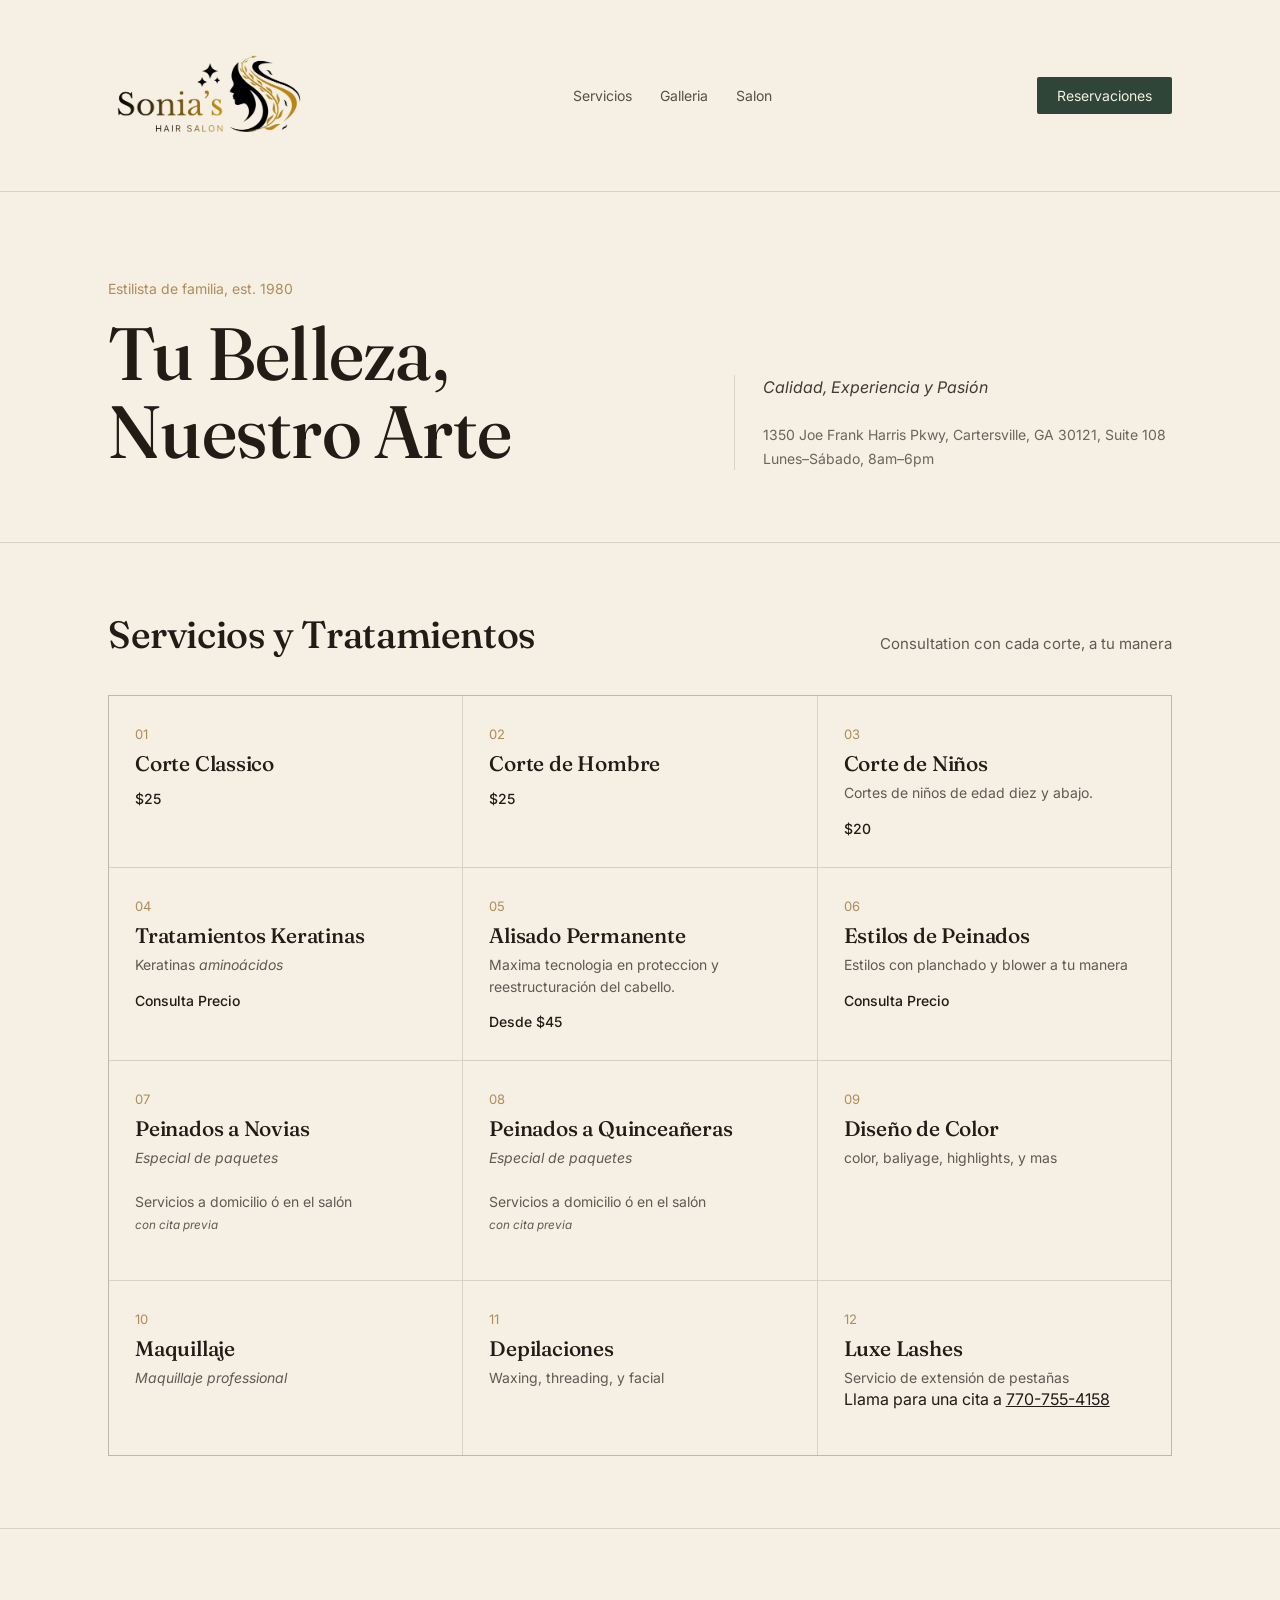
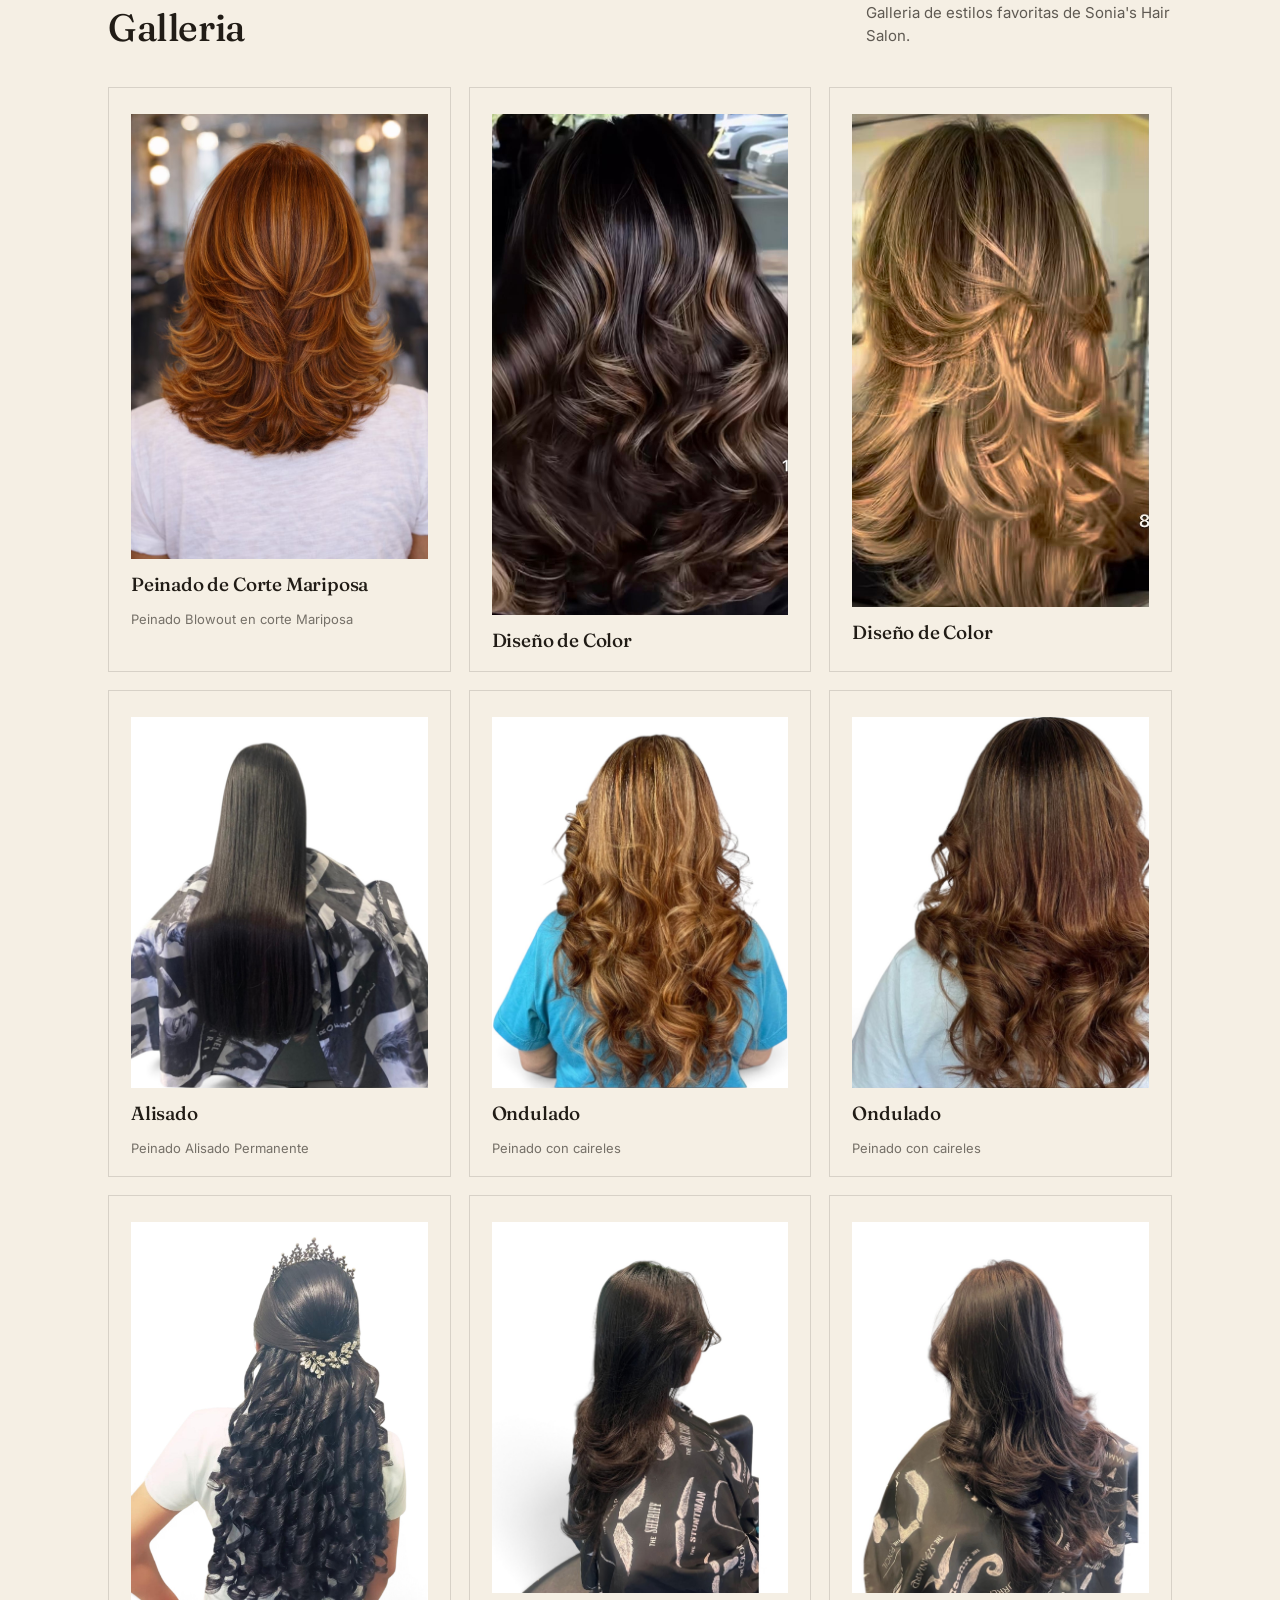
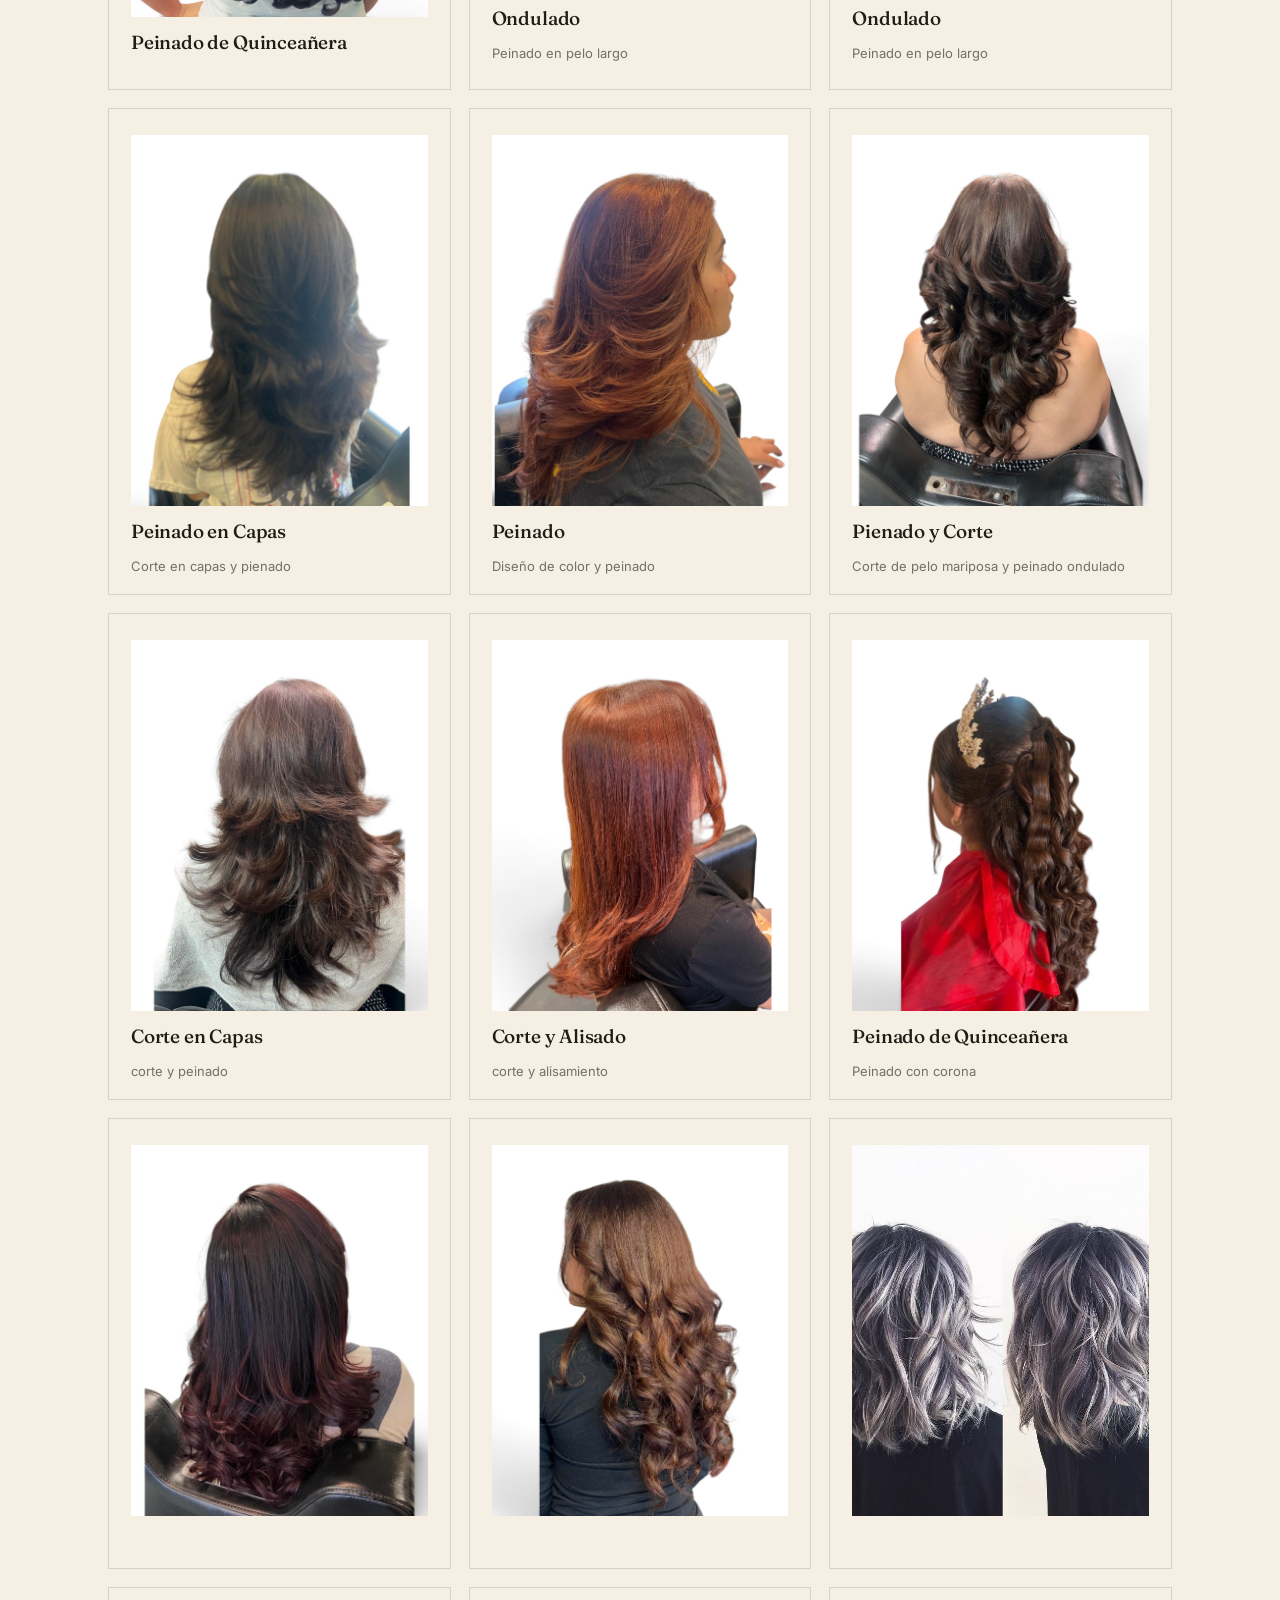
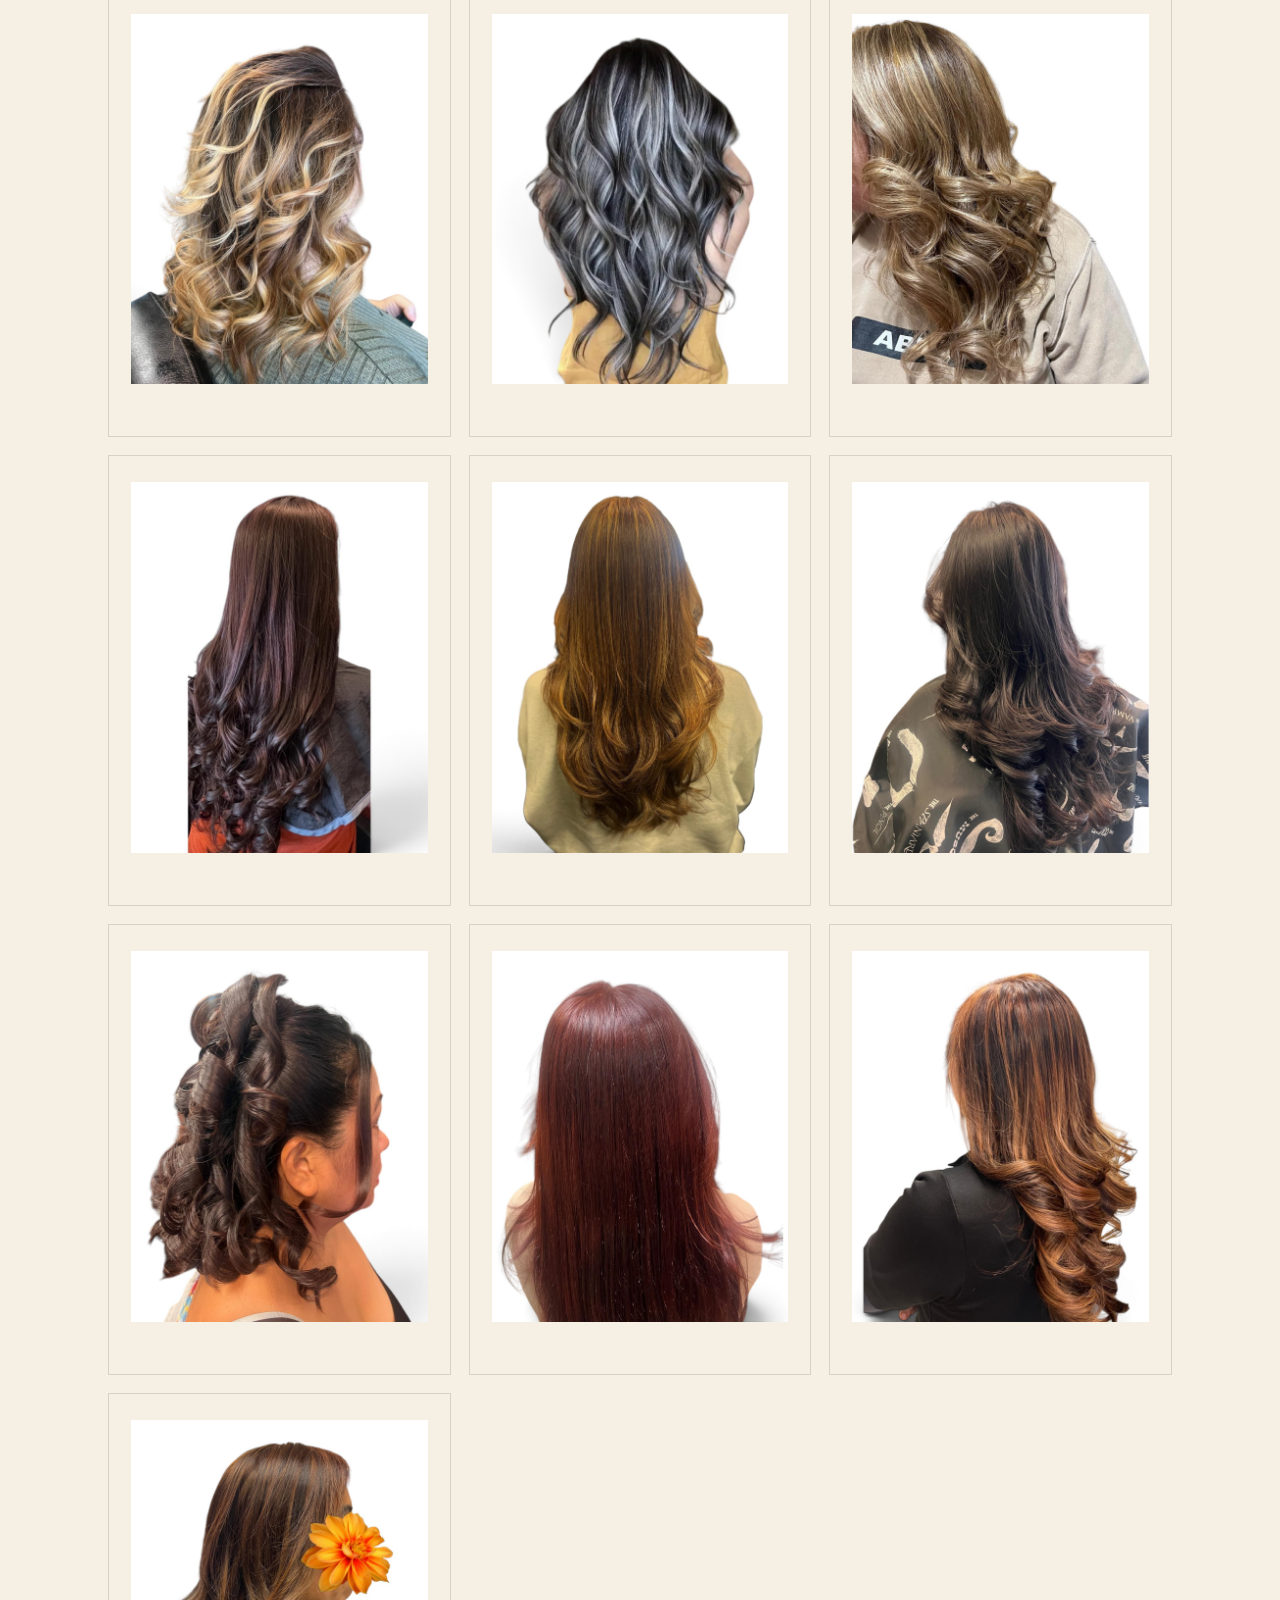
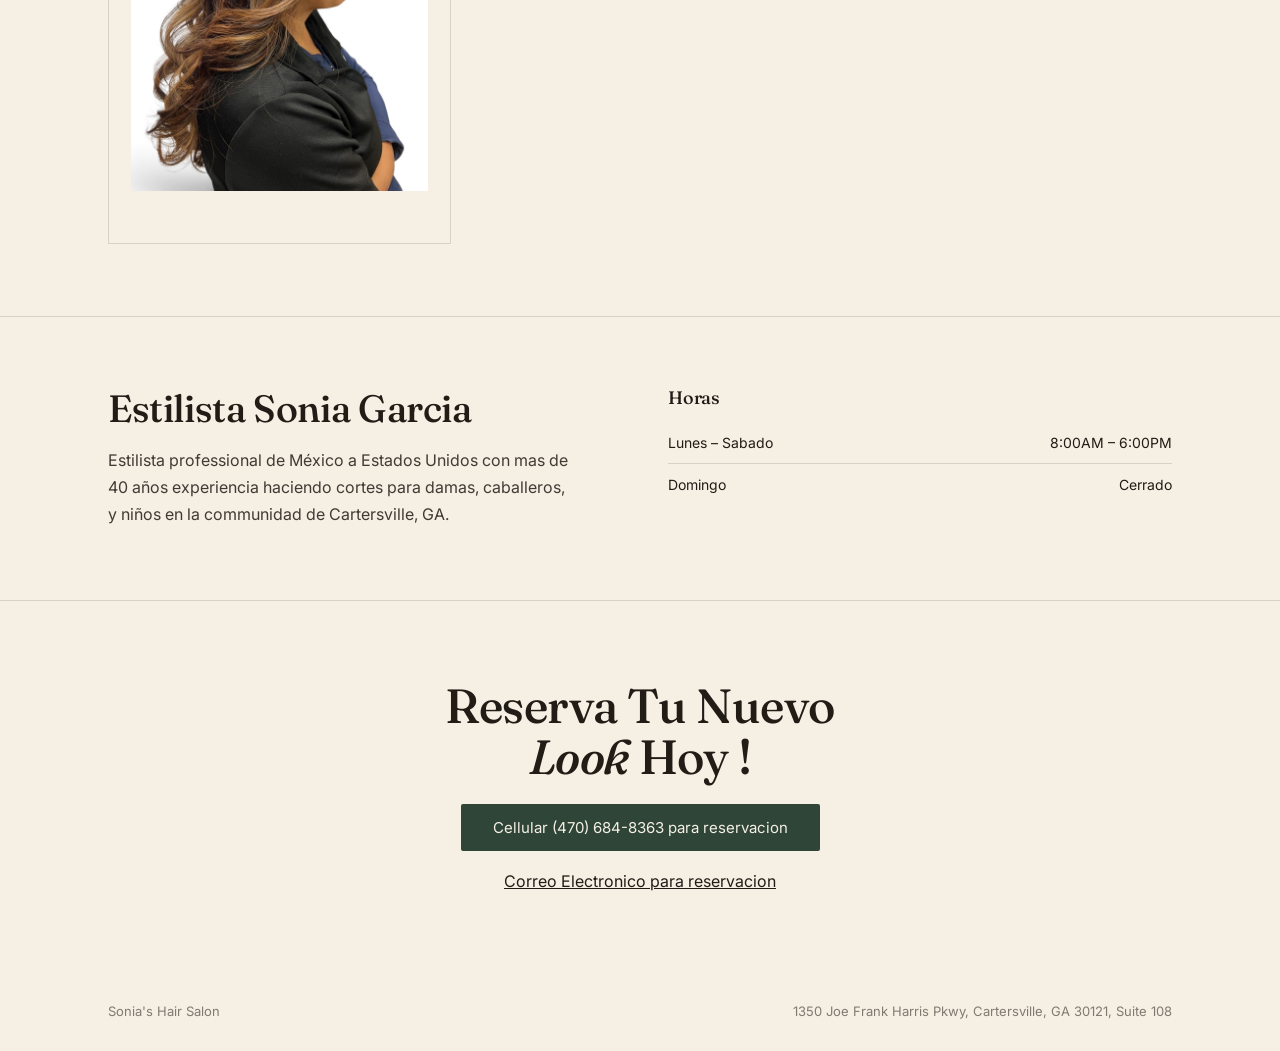
==== index.html @ c4d96b93 "Add files via upload" ====
<!DOCTYPE html>
<html lang="en">

<head>
  <meta charset="UTF-8">
  <meta name="viewport" content="width=device-width, initial-scale=1, viewport-fit=cover">
  <title> Sonia's — Hair Salon</title>
  <link rel="preconnect" href="https://fonts.googleapis.com">
  <link
    href="https://fonts.googleapis.com/css2?family=Fraunces:opsz,wght@9..144,400;9..144,500;9..144,600&family=Inter:wght@400;500;600&display=swap"
    rel="stylesheet">
  <link rel="stylesheet" href="./styles.css">
</head>

<body>

  <nav>
    <div class="wrap">
      <div class="brand"><img src="../photos/sonia_logo_clear.png" height="10%" width="200px"></div>
      <div class="navlinks">
        <a href="#services">Servicios</a>
        <a href="#gallery">Galleria</a>
        <a href="#studio">Salon</a>
      </div>
      <a class="book-btn" href="#cta">Reservaciones</a>
    </div>
  </nav>

  <header class="hero">
    <div class="wrap">
      <div>
        <div class="kicker">Estilista de familia, est. 1980</div>
        <h1>Tu Belleza, Nuestro Arte </h1>
      </div>
      <div class="hero-side">
        <p><em>Calidad, Experiencia y Pasión</em></p>
        <div class="addr">1350 Joe Frank Harris Pkwy, Cartersville, GA 30121, Suite 108<br> Lunes–Sábado, 8am–6pm</div>
      </div>
    </div>
  </header>
  <section class="section" id="services">
    <div class="wrap">
      <div class="section-head">
        <h2>Servicios y Tratamientos</h2>
        <p>Consultation con cada corte, a tu manera</p>
      </div>
      <div class="services">
        <div class="svc">
          <div class="n">01</div>
          <h3>Corte Classico</h3>
          <p></p>
          <div class="price">$25</div>
        </div>
        <div class="svc">
          <div class="n">02</div>
          <h3>Corte de Hombre</h3>
          <p></p>
          <div class="price">$25</div>
        </div>
        <div class="svc">
          <div class="n">03</div>
          <h3>Corte de Niños</h3>
          <p> Cortes de niños de edad diez y abajo.</p>
          <div class="price">$20</div>
        </div>
        <div class="svc">
          <div class="n">04</div>
          <h3>Tratamientos Keratinas</h3>
          <p>Keratinas <em>aminoácidos</em></p>
          <div class="price"> Consulta Precio</div>
        </div>
        <div class="svc">
          <div class="n">05</div>
          <h3>Alisado Permanente</h3>
          <p>Maxima tecnologia en proteccion y reestructuración del cabello.</p>
          <div class="price">Desde $45</div>
        </div>
        <div class="svc">
          <div class="n">06</div>
          <h3>Estilos de Peinados</h3>
          <p>Estilos con planchado y blower a tu manera</p>
          <div class="price"> Consulta Precio</div>
        </div>
        <div class="svc">
          <div class="n">07</div>
          <h3>Peinados a Novias</h3>
          <p>
            <em>Especial de paquetes </em><br><br>
            Servicios a domicilio ó en el salón<br>
            <small><em>con cita previa</em></small>
          </p>
          <div class="price"></div>
        </div>
        <div class="svc">
          <div class="n">08</div>
          <h3>Peinados a Quinceañeras</h3>
          <p>
            <em>Especial de paquetes </em><br><br>
            Servicios a domicilio ó en el salón<br>
            <small><em>con cita previa</em></small>
          </p>
          <div class="price"></div>
        </div>
        <div class="svc">
          <div class="n">09</div>
          <h3>Diseño de Color</h3>
          <p>color, baliyage, highlights, y mas</p>
          <div class="price"></div>
        </div>
        <div class="svc">
          <div class="n">10</div>
          <h3>Maquillaje</h3>
          <p><em>Maquillaje professional</em></p>
          <div class="price"></div>
        </div>
        <div class="svc">
          <div class="n">11</div>
          <h3>Depilaciones</h3>
          <p>Waxing, threading, y facial</p>
          <div class="price"></div>
        </div>
        <div class="svc">
          <div class="n">12</div>
          <h3>Luxe Lashes</h3>
          <p>Servicio de extensión de pestañas<br>
          <aside>Llama para una cita a <a href="tel:+17707554158">770-755-4158</a></aside>
          </p>
          <div class="price"></div>
        </div>



      </div>
    </div>
  </section>

  <section class="section" id="gallery">
    <div class="wrap">
      <div class="section-head">
        <h2>Galleria</h2>
        <p>Galleria de estilos favoritas de Sonia's Hair Salon.</p>
      </div>
      <div class="gallery">


        <div class="cut">
          <div class="art"><img src="../photos/PHOTO-02.jpeg" alt="blowout"></div>
          <h3>Peinado de Corte Mariposa</h3>
          <span>Peinado Blowout en corte Mariposa</span>
        </div>

        <div class="cut">
          <div class="art"><img src="../photos/PHOTO-03.jpeg" alt="blowout"></div>
          <h3>Diseño de Color</h3>
        </div>

        <div class="cut">
          <div class="art"><img src="../photos/PHOTO-04.jpeg" alt="blowout"></div>
          <h3>Diseño de Color</h3>

        </div>

        <div class="cut">
          <div class="art"><img src="../photos/studioshot_00.jpg" alt="alleziamiento">
          </div>
          <h3>Alisado</h3>
          <span>Peinado Alisado Permanente </span>
        </div>

        <div class="cut">
          <div class="art"><img src="../photos/studioshot_01.jpg" alt="cairelles">
          </div>
          <h3>Ondulado</h3>
          <span>Peinado con caireles</span>
        </div>

        <div class="cut">
          <div class="art"><img src="../photos/studioshot_02.jpg" alt="curls">
          </div>
          <h3>Ondulado</h3>
          <span> Peinado con caireles</span>
        </div>

        <div class="cut">
          <div class="art">
            <img src="../photos/studioshot_03.jpg" alt="Quinceañeras">
          </div>
          <h3>Peinado de Quinceañera</h3>
          <span></span>
        </div>

        <div class="cut">
          <div class="art">
            <img src="../photos/studioshot_04.jpg" alt="Long layered blowout with honey balayage">
          </div>
          <h3>Ondulado</h3>
          <span>Peinado en pelo largo</span>
        </div>

        <div class="cut">
          <div class="art">
            <img src="../photos/studioshot_05.jpg" alt="Long layered blowout with honey balayage">
          </div>
          <h3>Ondulado</h3>
          <span>Peinado en pelo largo</span>
        </div>

        <div class="cut">
          <div class="art">
            <img src="../photos/studioshot_06.jpg" alt="Long layered blowout with honey balayage">
          </div>
          <h3>Peinado en Capas</h3>
          <span>Corte en capas y pienado</span>
        </div>

        <div class="cut">
          <div class="art">
            <img src="../photos/studioshot_07.jpg" alt="Long layered blowout with honey balayage">
          </div>
          <h3>Peinado</h3>
          <span>Diseño de color y peinado</span>
        </div>

        <div class="cut">
          <div class="art">
            <img src="../photos/studioshot_08.jpg" alt="Long layered blowout with honey balayage">
          </div>
          <h3>Pienado y Corte</h3>
          <span>Corte de pelo mariposa y peinado ondulado</span>
        </div>

        <div class="cut">
          <div class="art">
            <img src="../photos/studioshot_09.jpg" alt="Long layered blowout with honey balayage">
          </div>
          <h3>Corte en Capas</h3>
          <span>corte y peinado</span>
        </div>

        <div class="cut">
          <div class="art">
            <img src="../photos/studioshot_10.jpg" alt="Long layered blowout with honey balayage">
          </div>
          <h3>Corte y Alisado</h3>
          <span>corte y alisamiento</span>
        </div>

        <div class="cut">
          <div class="art">
            <img src="../photos/studioshot_11.jpg" alt="Long layered blowout with honey balayage">
          </div>
          <h3>Peinado de Quinceañera</h3>
          <span>Peinado con corona </span>
        </div>

        <div class="cut">
          <div class="art">
            <img src="../photos/studioshot_12.jpg" alt="Long layered blowout with honey balayage">
          </div>
          <h3></h3>
          <span></span>
        </div>

        <div class="cut">
          <div class="art">
            <img src="../photos/studioshot_13.jpg" alt="Long layered blowout with honey balayage">
          </div>
          <h3></h3>
          <span></span>
        </div>

        <div class="cut">
          <div class="art">
            <img src="../photos/studioshot_14.jpg" alt="Long layered blowout with honey balayage">
          </div>
          <h3></h3>
          <span></span>
        </div>

        <div class="cut">
          <div class="art">
            <img src="../photos/studioshot_15.jpg" alt="Long layered blowout with honey balayage">
          </div>
          <h3></h3>
          <span></span>
        </div>


        <div class="cut">
          <div class="art">
            <img src="../photos/studioshot_16.jpg" alt="Long layered blowout with honey balayage">
          </div>
          <h3></h3>
          <span></span>
        </div>

        <div class="cut">
          <div class="art">
            <img src="../photos/studioshot_17.jpg" alt="Long layered blowout with honey balayage">
          </div>
          <h3></h3>
          <span></span>
        </div>

        <div class="cut">
          <div class="art">
            <img src="../photos/studioshot_18.jpg" alt="Long layered blowout with honey balayage">
          </div>
          <h3></h3>
          <span></span>
        </div>

        <div class="cut">
          <div class="art">
            <img src="../photos/studioshot_19.jpg" alt="Long layered blowout with honey balayage">
          </div>
          <h3></h3>
          <span></span>
        </div>

        <div class="cut">
          <div class="art">
            <img src="../photos/studioshot_20.jpg" alt="Long layered blowout with honey balayage">
          </div>
          <h3></h3>
          <span></span>
        </div>

        <div class="cut">
          <div class="art">
            <img src="../photos/studioshot_21.jpg" alt="Long layered blowout with honey balayage">
          </div>
          <h3></h3>
          <span></span>
        </div>

        <div class="cut">
          <div class="art">
            <img src="../photos/studioshot_22.jpg" alt="Long layered blowout with honey balayage">
          </div>
          <h3></h3>
          <span></span>
        </div>

        <div class="cut">
          <div class="art">
            <img src="../photos/studioshot_23.jpg" alt="Long layered blowout with honey balayage">
          </div>
          <h3></h3>
          <span></span>
        </div>

        <div class="cut">
          <div class="art">
            <img src="../photos/studioshot_24.jpg" alt="Long layered blowout with honey balayage">
          </div>
          <h3></h3>
          <span></span>
        </div>

      </div>
    </div>
    </div>
  </section>

  <section class="section" id="studio">
    <div class="wrap about-grid">
      <div>
        <h2 style="font-size:clamp(28px,4vw,38px); margin-bottom:18px;"> Estilista Sonia Garcia</h2>
        <p> Estilista professional de México a Estados Unidos con mas de 40 años experiencia haciendo cortes para damas,
          caballeros, y niños en la communidad de Cartersville, GA. </p>
      </div>
      <div>
        <h3 style="font-size:18px; font-weight:500; margin-bottom:14px;">Horas</h3>
        <div class="hours-row"><span>Lunes – Sabado</span><span>8:00AM – 6:00PM</span></div>
        <div class="hours-row"><span>Domingo </span><span>Cerrado</span></div>
      </div>
    </div>
  </section>

  <section class="cta" id="cta">
    <div class="wrap">
      <h2>Reserva Tu Nuevo <em>Look</em> Hoy !</h2>
      <a class="book-btn" href="tel:+14706848363">Cellular (470) 684-8363 para reservacion</a>
      <br><br>
      <a href="mailto: soniagarcia0803@icloud.com">
        Correo Electronico para reservacion
      </a>
    </div>
  </section>

  <footer>
    <div class="wrap" style="display:flex; justify-content:space-between; width:100%; flex-wrap:wrap; gap:8px;">
      <span> Sonia's Hair Salon</span>
      <span>1350 Joe Frank Harris Pkwy, Cartersville, GA 30121, Suite 108</span>
    </div>
  </footer>

</body>

</html>
---- styles.css ----
:root {
    --ink: #211c16;
    --ivory: #f5efe4;
    --green: #2f4538;
    --brass: #b08d57;
    --line: rgba(33, 28, 22, 0.14);
    box-sizing: border-box;
    padding-top: env(safe-area-inset-top, 0px);
    padding-bottom: env(safe-area-inset-bottom, 0px);
  }

  html {
    scroll-padding-top: env(safe-area-inset-top, 0px);
    scroll-behavior: smooth;
  }

  * {
    box-sizing: border-box;
    margin: 0;
    padding: 0;
  }

  body {
    background: var(--ivory);
    color: var(--ink);
    font-family: 'Inter', sans-serif;
    -webkit-font-smoothing: antialiased;
  }

  @media (prefers-color-scheme: dark) {
    :root:not([data-theme="light"]) {
      --ivory: #1b1712;
      --ink: #efe7d8;
      --line: rgba(239, 231, 216, 0.16);
    }
  }

  :root[data-theme="dark"] {
    --ivory: #1b1712;
    --ink: #efe7d8;
    --line: rgba(239, 231, 216, 0.16);
  }

  h1,
  h2,
  h3 {
    font-family: 'Fraunces', serif;
    font-weight: 500;
    letter-spacing: -0.01em;
    line-height: 1.05;
  }

  a {
    color: inherit;
  }

  .wrap {
    max-width: 1120px;
    margin: 0 auto;
    padding: 0 28px;
  }

  /* NAV */
  nav {
    position: sticky;
    top: env(safe-area-inset-top, 0px);
    z-index: 20;
    background: var(--ivory);
    border-bottom: 1px solid var(--line);
  }

  nav .wrap {
    display: flex;
    align-items: center;
    justify-content: space-between;
    padding-top: 18px;
    padding-bottom: 18px;
  }

  .brand {
    font-family: 'Fraunces', serif;
    font-size: 20px;
  }

  .brand em {
    font-style: italic;
    color: var(--green);
  }

  .navlinks {
    display: flex;
    gap: 28px;
    font-size: 14px;
  }

  .navlinks a {
    text-decoration: none;
    opacity: 0.75;
    transition: opacity .15s;
  }

  .navlinks a:hover {
    opacity: 1;
  }

  .navlinks {
    display: none;
  }

  @media(min-width:720px) {
    .navlinks {
      display: flex;
    }
  }

  .book-btn {
    background: var(--green);
    color: #f5efe4;
    padding: 10px 20px;
    border-radius: 2px;
    text-decoration: none;
    font-size: 14px;
    white-space: nowrap;
  }

  /* HERO */
  .hero {
    padding: 88px 0 72px;
    border-bottom: 1px solid var(--line);
  }

  .hero .wrap {
    display: grid;
    grid-template-columns: 1.3fr 1fr;
    gap: 56px;
    align-items: end;
  }

  @media(max-width:800px) {
    .hero .wrap {
      grid-template-columns: 1fr;
    }
  }

  .hero h1 {
    font-size: clamp(40px, 7vw, 74px);
    max-width: 11ch;
  }

  .hero .kicker {
    font-size: 14px;
    color: var(--brass);
    margin-bottom: 18px;
  }

  .hero-side {
    border-left: 1px solid var(--line);
    padding-left: 28px;
  }

  .hero-side p {
    font-size: 16px;
    line-height: 1.6;
    opacity: 0.85;
    max-width: 38ch;
  }

  .hero-side .addr {
    margin-top: 22px;
    font-size: 14px;
    opacity: 0.65;
    line-height: 1.7;
  }

  /* SECTION HEAD */
  .section {
    padding: 72px 0;
    border-bottom: 1px solid var(--line);
  }

  .section-head {
    display: flex;
    justify-content: space-between;
    align-items: flex-end;
    gap: 24px;
    margin-bottom: 40px;
    flex-wrap: wrap;
  }

  .section-head h2 {
    font-size: clamp(28px, 4vw, 38px);
  }

  .section-head p {
    max-width: 34ch;
    opacity: 0.7;
    font-size: 15px;
    line-height: 1.55;
  }

  /* SERVICES */
  .services {
    display: grid;
    grid-template-columns: repeat(3, 1fr);
    gap: 1px;
    background: var(--line);
    border: 1px solid var(--line);
  }

  @media(max-width:720px) {
    .services {
      grid-template-columns: 1fr;
    }
  }

  .svc {
    background: var(--ivory);
    padding: 30px 26px;
  }

  .svc .n {
    font-size: 13px;
    color: var(--brass);
  }

  .svc h3 {
    font-size: 21px;
    margin: 10px 0 8px;
    font-weight: 500;
  }

  .svc p {
    font-size: 14px;
    opacity: 0.7;
    line-height: 1.55;
  }

  .svc .price {
    margin-top: 16px;
    font-size: 14px;
    font-weight: 500;
  }

  /* GALLERY */
  .gallery {
    display: grid;
    grid-template-columns: repeat(3, 1fr);
    gap: 18px;
  }

  @media(max-width:900px) {
    .gallery {
      grid-template-columns: repeat(2, 1fr);
    }
  }

  @media(max-width:560px) {
    .gallery {
      grid-template-columns: 1fr;
    }
  }

  .cut {
    border: 1px solid var(--line);
    padding: 26px 22px 20px;
    display: flex;
    flex-direction: column;
    gap: 16px;
  }

  .cut .art {
    aspect-ratio: 4/5;
    background: linear-gradient(160deg, color-mix(in srgb, var(--green) 10%, var(--ivory)), color-mix(in srgb, var(--brass) 14%, var(--ivory)));
    display: flex;
    align-items: center;
    justify-content: center;
  }

  .cut .art svg {
    width: 62%;
    height: 62%;
  }

  .cut .art img {
    width: 100%;
    height: 100%;
    object-fit: cover;
    display: block;
  }

  .cut h3 {
    font-size: 19px;
    font-weight: 500;
  }

  .cut span {
    font-size: 13px;
    opacity: 0.6;
  }

  /* ABOUT / HOURS */
  .about-grid {
    display: grid;
    grid-template-columns: 1fr 1fr;
    gap: 56px;
  }

  @media(max-width:800px) {
    .about-grid {
      grid-template-columns: 1fr;
    }
  }

  .about-grid p {
    font-size: 16px;
    line-height: 1.7;
    opacity: 0.85;
    max-width: 46ch;
  }

  .hours-row {
    display: flex;
    justify-content: space-between;
    padding: 12px 0;
    border-bottom: 1px solid var(--line);
    font-size: 14px;
  }

  .hours-row:last-child {
    border-bottom: none;
  }

  /* CTA / FOOTER */
  .cta {
    padding: 80px 0;
    text-align: center;
  }

  .cta h2 {
    font-size: clamp(32px, 5vw, 48px);
    max-width: 16ch;
    margin: 0 auto 22px;
  }

  .cta a.book-btn {
    display: inline-block;
    padding: 14px 32px;
    font-size: 15px;
  }

  footer {
    padding: 32px 0 calc(32px + env(safe-area-inset-bottom, 0px));
    font-size: 13px;
    opacity: 0.55;
    display: flex;
    justify-content: space-between;
    flex-wrap: wrap;
    gap: 8px;
  }
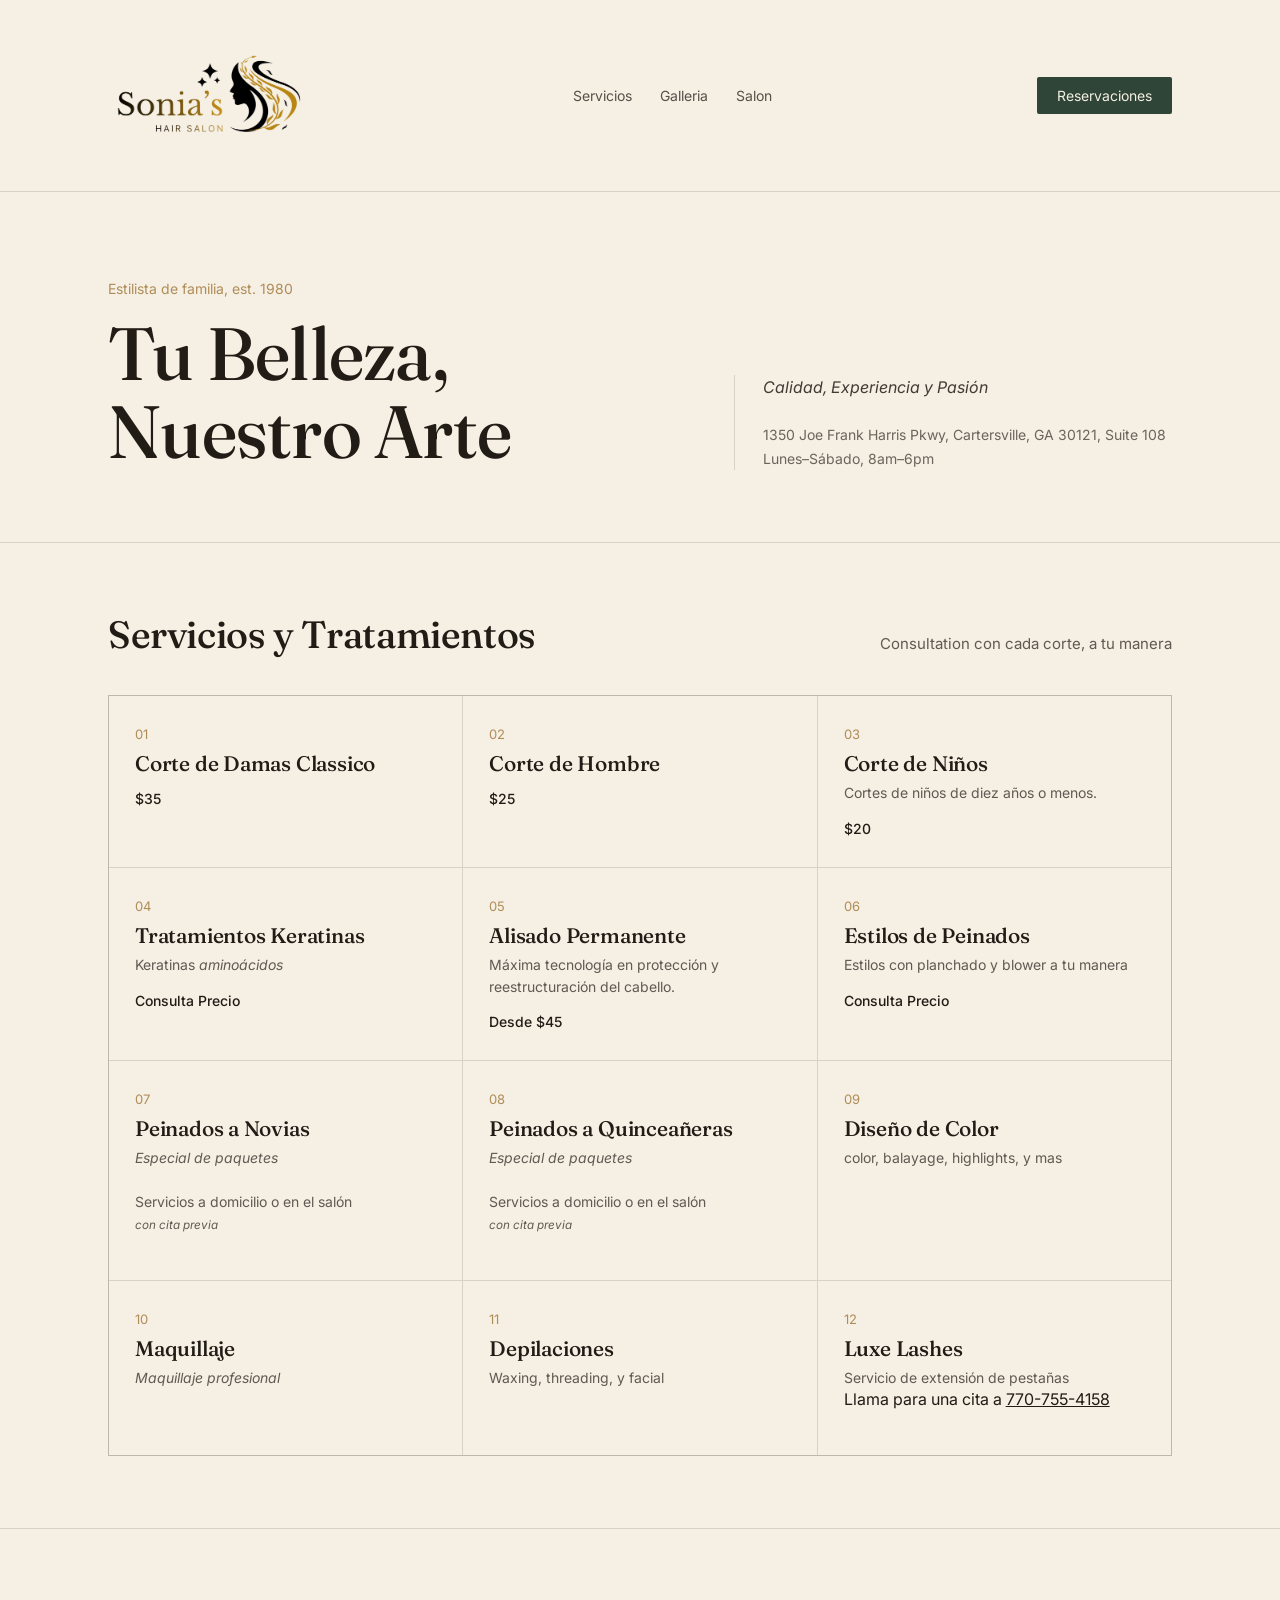
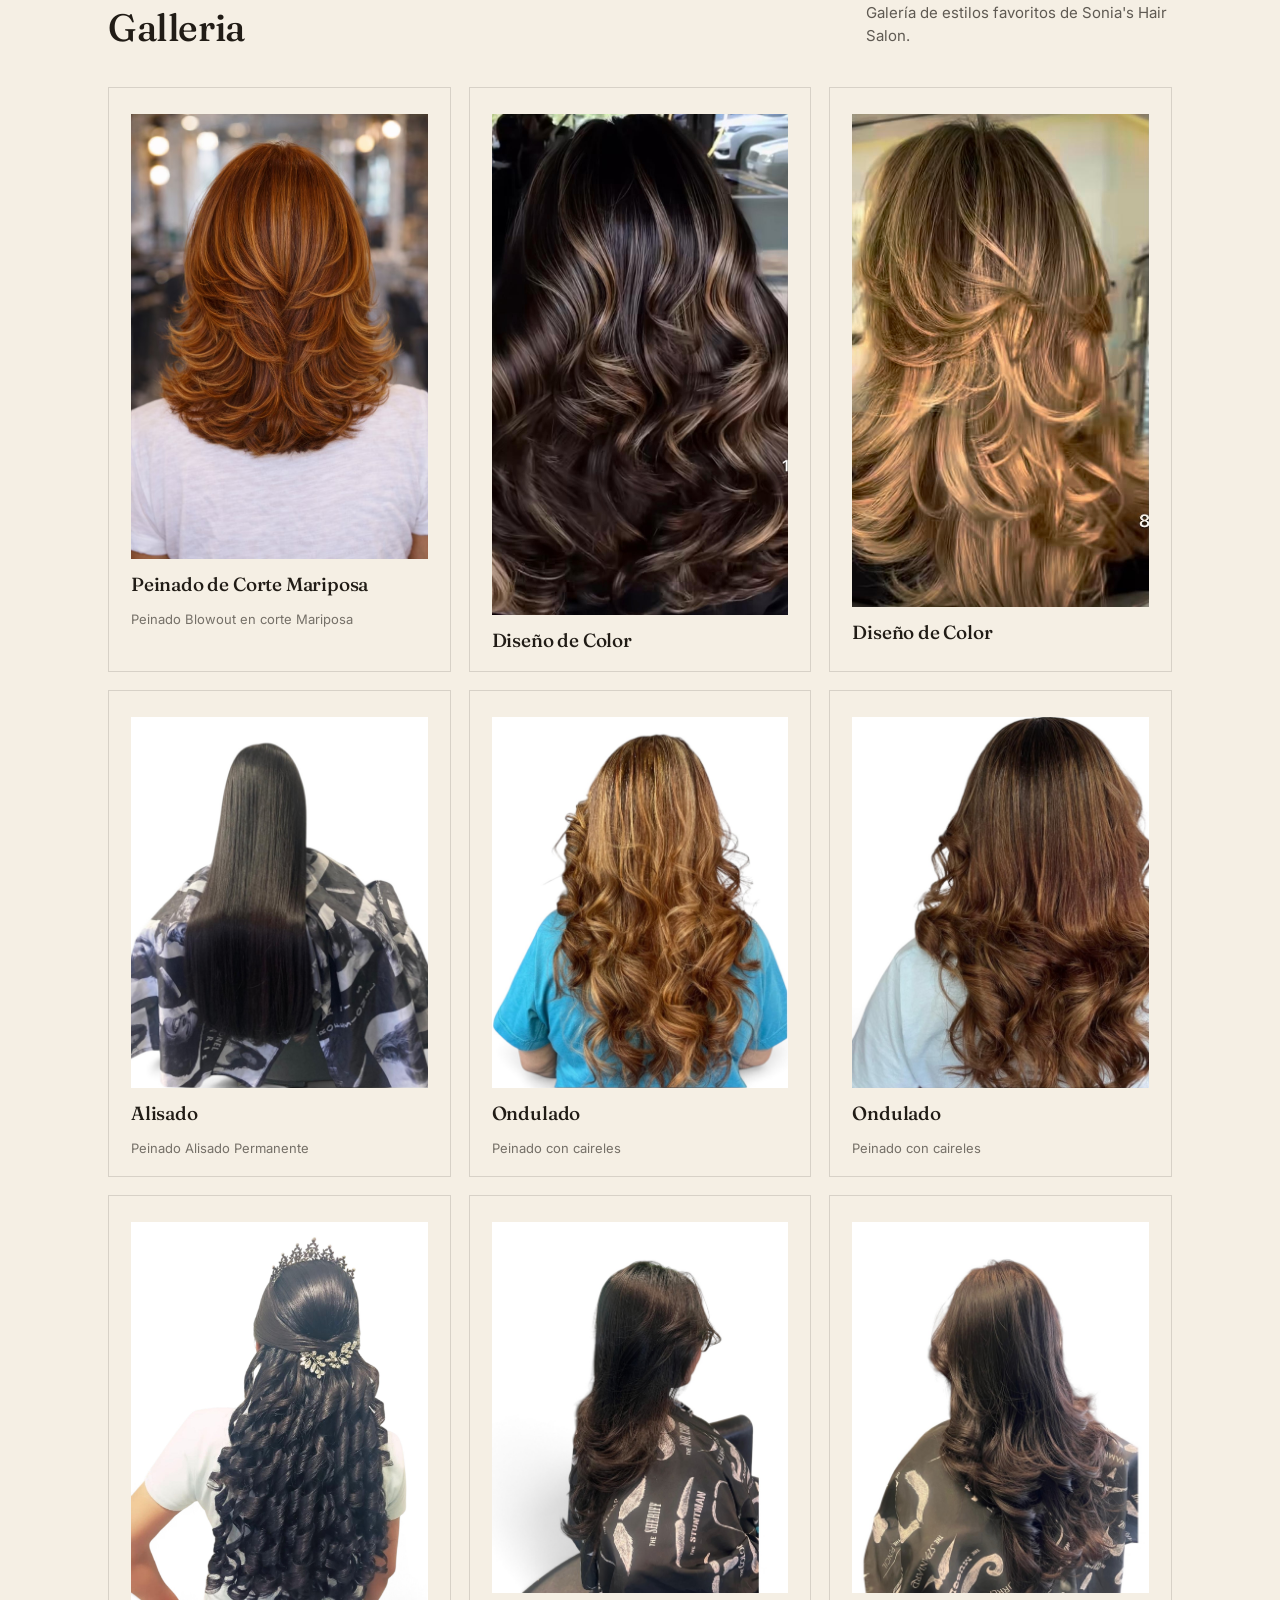
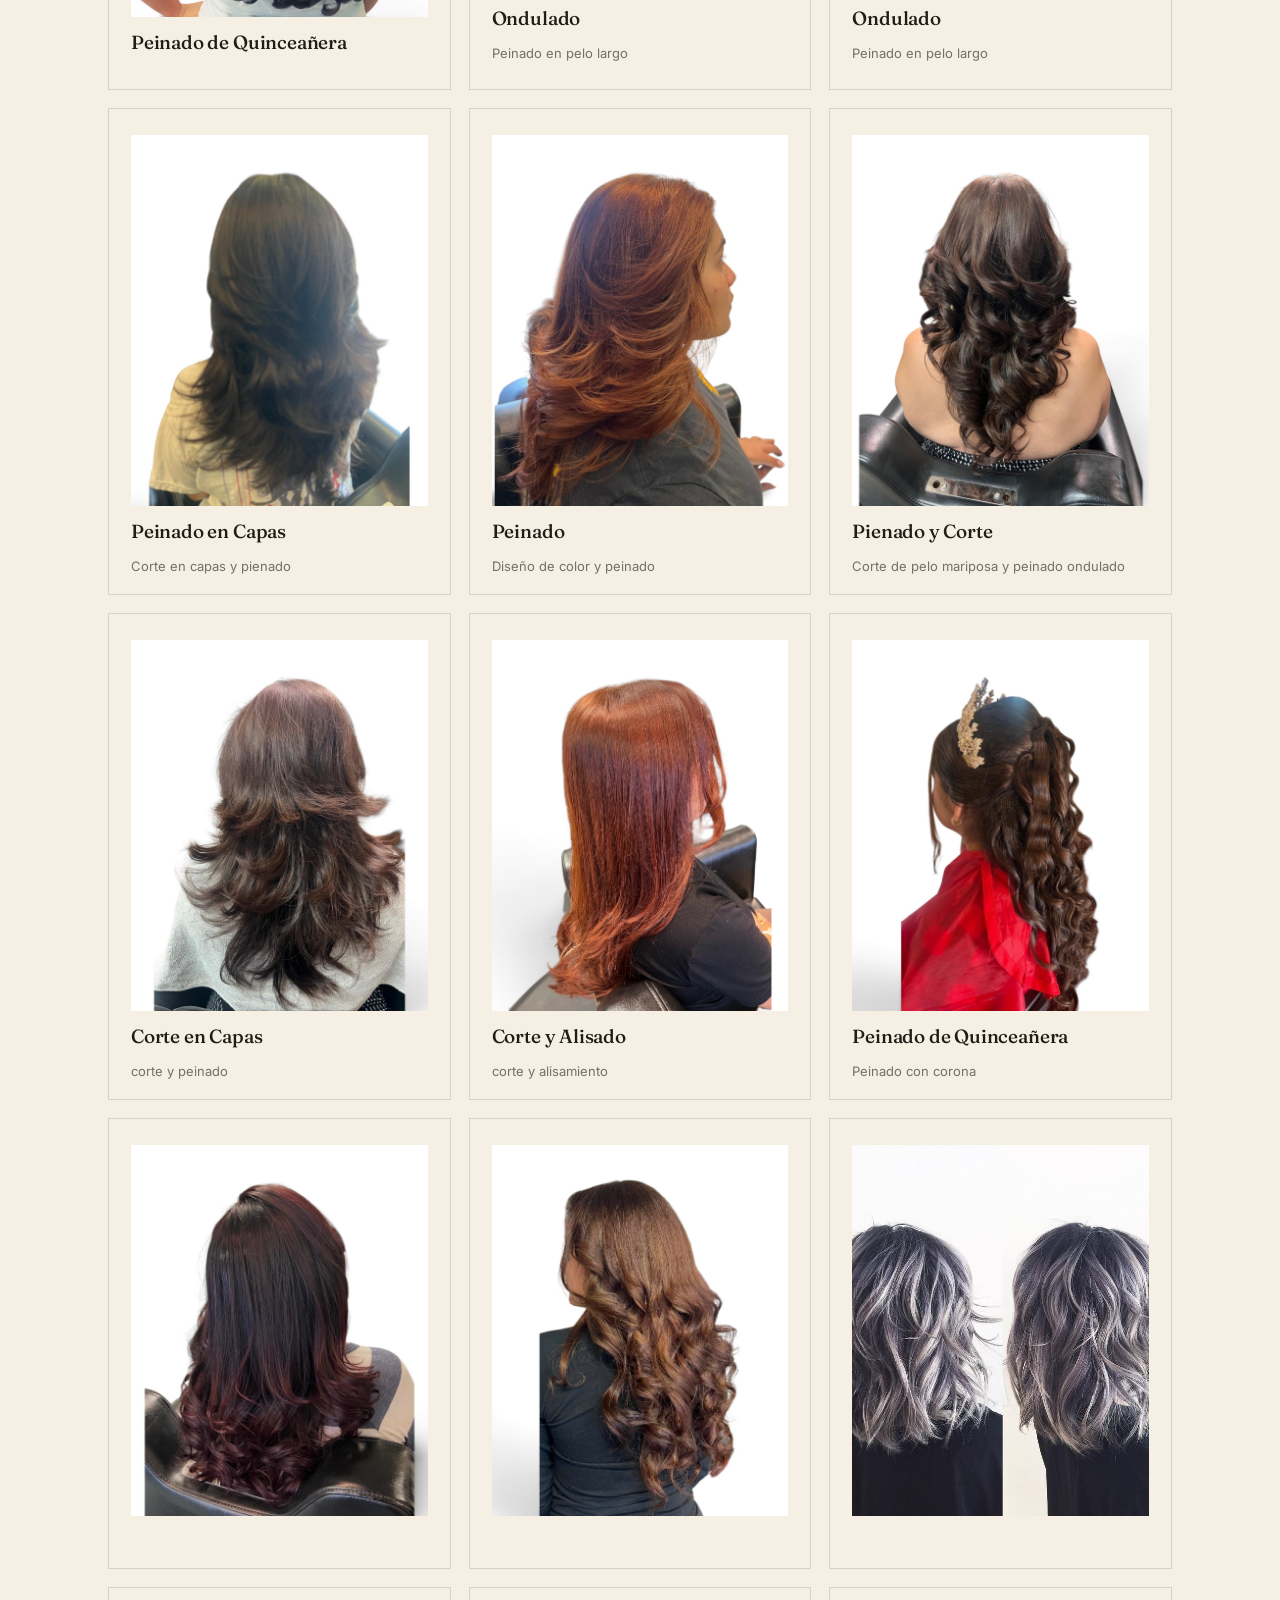
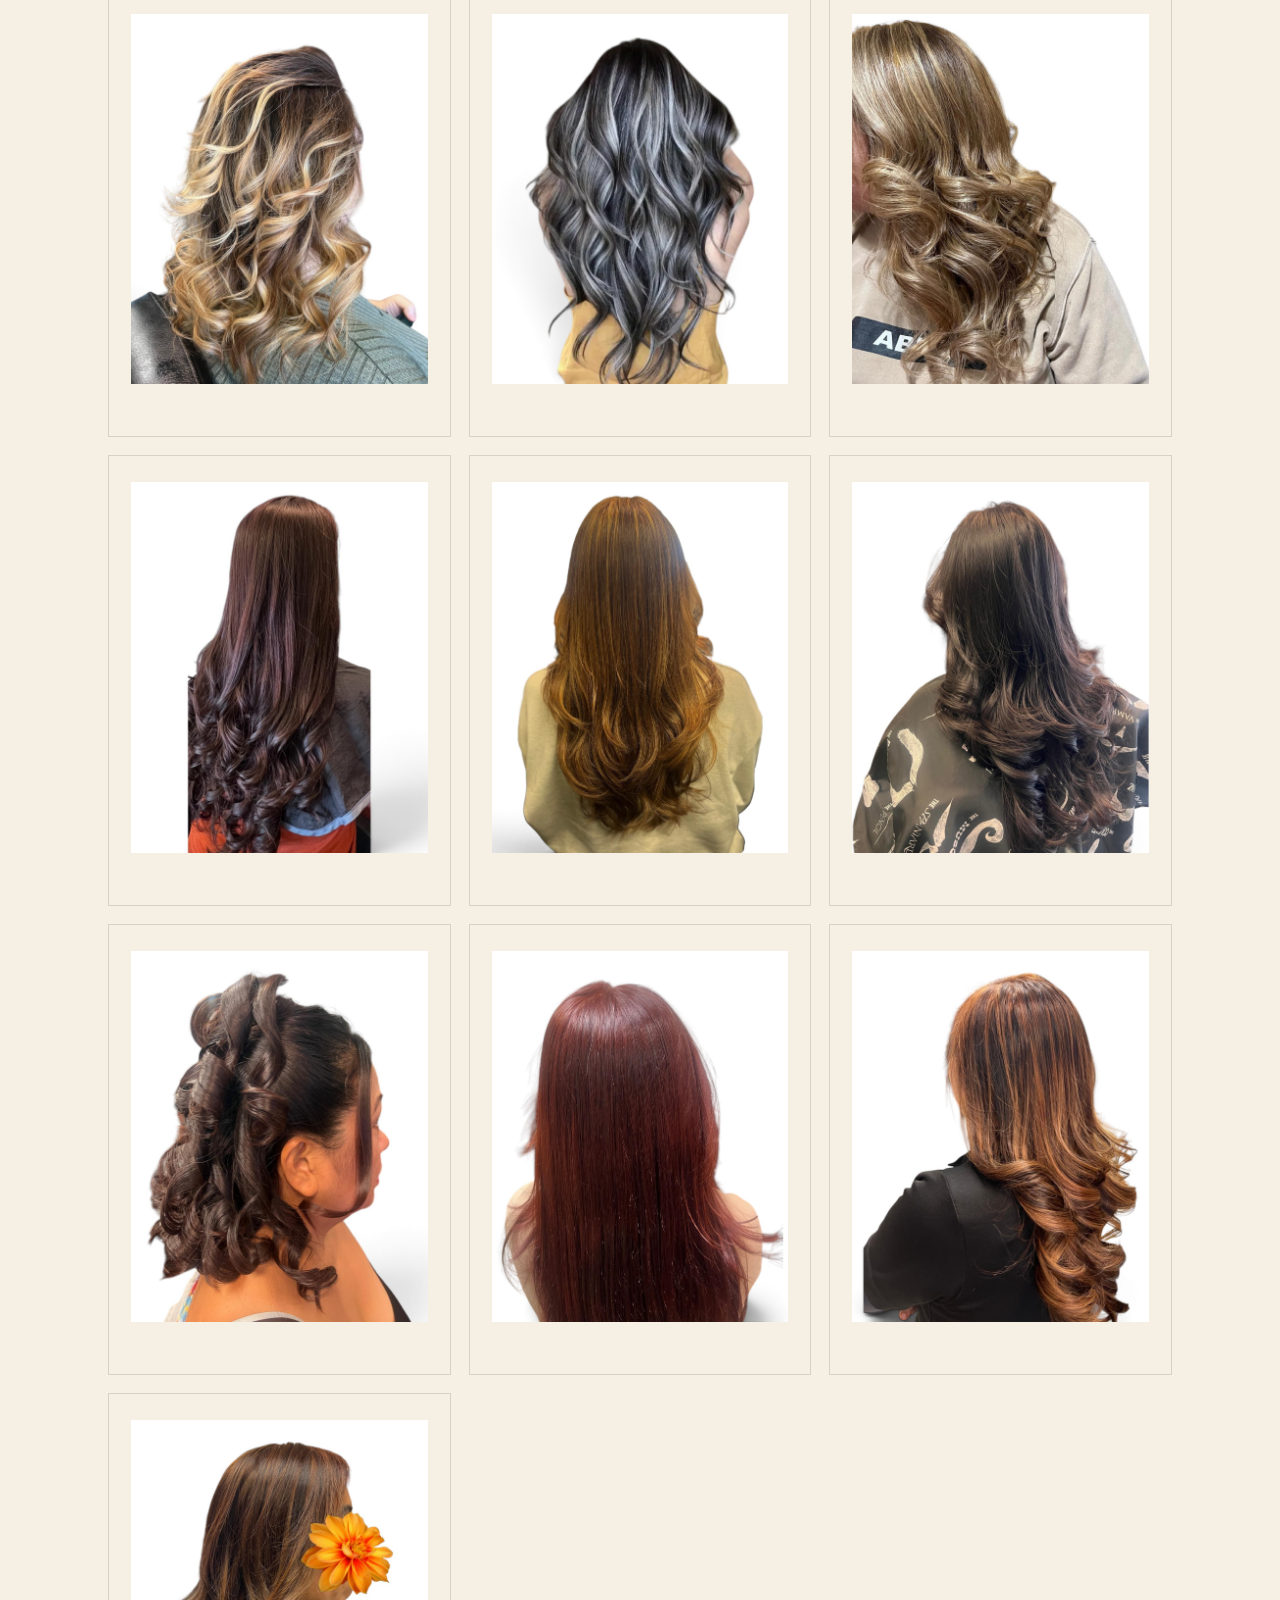
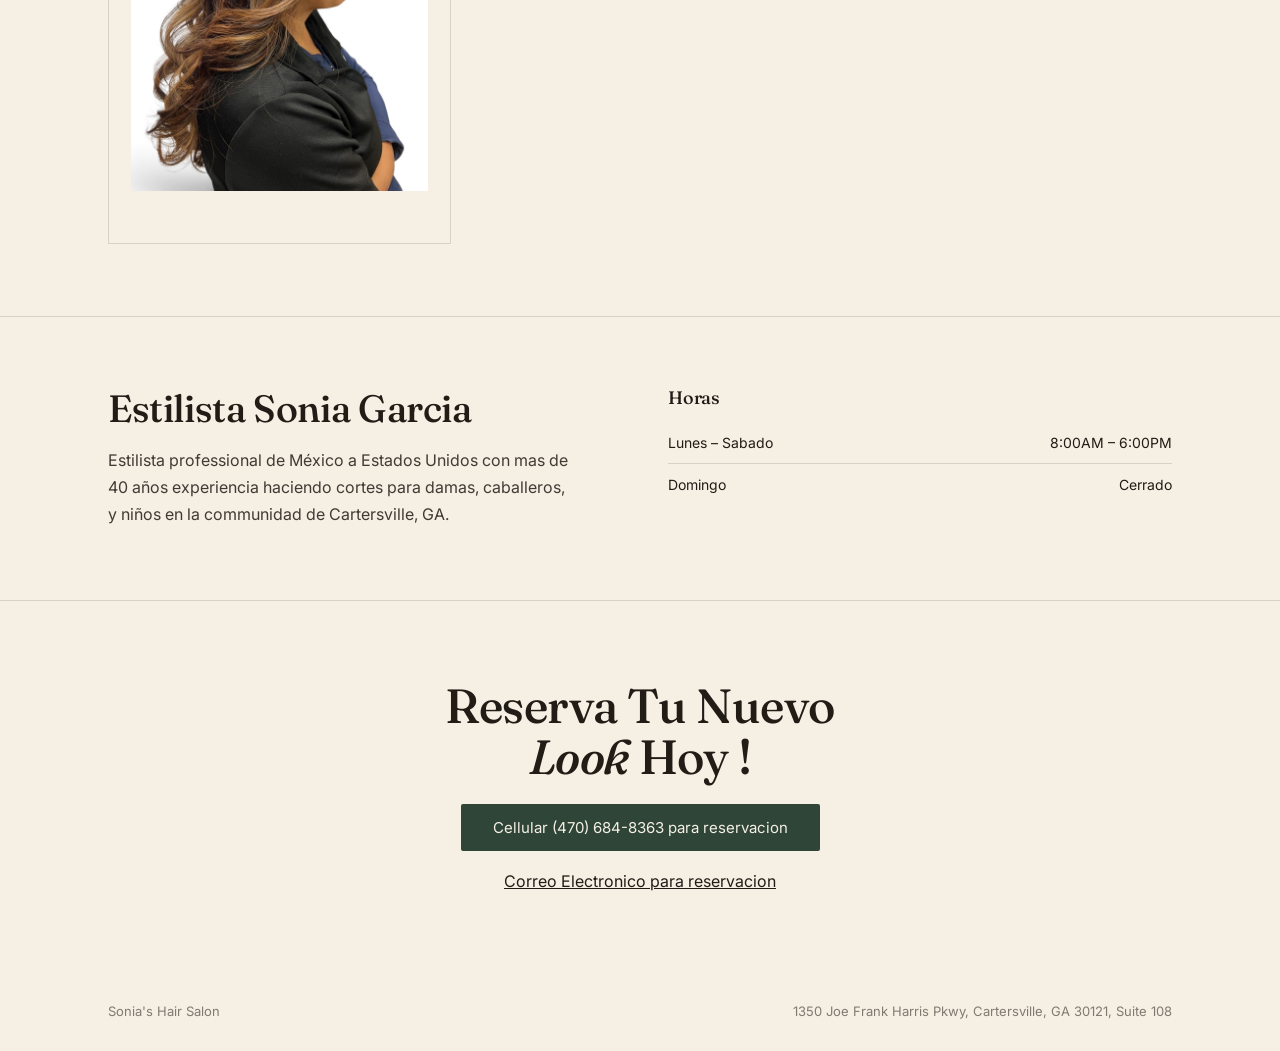
==== commit c3db1ef8: "Update index.html" ====
--- a/index.html
+++ b/index.html
@@ -16,7 +16,7 @@
 
   <nav>
     <div class="wrap">
-      <div class="brand"><img src="../photos/sonia_logo_clear.png" height="10%" width="200px"></div>
+      <div class="brand"><img src="./photos/sonia_logo_clear.png" height="10%" width="200px"></div>
       <div class="navlinks">
         <a href="#services">Servicios</a>
         <a href="#gallery">Galleria</a>
@@ -47,9 +47,9 @@
       <div class="services">
         <div class="svc">
           <div class="n">01</div>
-          <h3>Corte Classico</h3>
+          <h3>Corte de Damas Classico</h3>
           <p></p>
-          <div class="price">$25</div>
+          <div class="price">$35</div>
         </div>
         <div class="svc">
           <div class="n">02</div>
@@ -60,7 +60,7 @@
         <div class="svc">
           <div class="n">03</div>
           <h3>Corte de Niños</h3>
-          <p> Cortes de niños de edad diez y abajo.</p>
+          <p> Cortes de niños de diez años o menos.</p>
           <div class="price">$20</div>
         </div>
         <div class="svc">
@@ -72,7 +72,7 @@
         <div class="svc">
           <div class="n">05</div>
           <h3>Alisado Permanente</h3>
-          <p>Maxima tecnologia en proteccion y reestructuración del cabello.</p>
+          <p>Máxima tecnología en protección y reestructuración del cabello.</p>
           <div class="price">Desde $45</div>
         </div>
         <div class="svc">
@@ -86,7 +86,7 @@
           <h3>Peinados a Novias</h3>
           <p>
             <em>Especial de paquetes </em><br><br>
-            Servicios a domicilio ó en el salón<br>
+            Servicios a domicilio o en el salón<br>
             <small><em>con cita previa</em></small>
           </p>
           <div class="price"></div>
@@ -96,7 +96,7 @@
           <h3>Peinados a Quinceañeras</h3>
           <p>
             <em>Especial de paquetes </em><br><br>
-            Servicios a domicilio ó en el salón<br>
+            Servicios a domicilio o en el salón<br>
             <small><em>con cita previa</em></small>
           </p>
           <div class="price"></div>
@@ -104,13 +104,13 @@
         <div class="svc">
           <div class="n">09</div>
           <h3>Diseño de Color</h3>
-          <p>color, baliyage, highlights, y mas</p>
+          <p>color, balayage, highlights, y mas</p>
           <div class="price"></div>
         </div>
         <div class="svc">
           <div class="n">10</div>
           <h3>Maquillaje</h3>
-          <p><em>Maquillaje professional</em></p>
+          <p><em>Maquillaje profesional</em></p>
           <div class="price"></div>
         </div>
         <div class="svc">
@@ -138,44 +138,44 @@
     <div class="wrap">
       <div class="section-head">
         <h2>Galleria</h2>
-        <p>Galleria de estilos favoritas de Sonia's Hair Salon.</p>
+        <p>Galería de estilos favoritos de Sonia's Hair Salon.</p>
       </div>
       <div class="gallery">
 
 
         <div class="cut">
-          <div class="art"><img src="../photos/PHOTO-02.jpeg" alt="blowout"></div>
+          <div class="art"><img src="./photos/PHOTO-02.jpeg" alt="blowout"></div>
           <h3>Peinado de Corte Mariposa</h3>
           <span>Peinado Blowout en corte Mariposa</span>
         </div>
 
         <div class="cut">
-          <div class="art"><img src="../photos/PHOTO-03.jpeg" alt="blowout"></div>
+          <div class="art"><img src="./photos/PHOTO-03.jpeg" alt="blowout"></div>
           <h3>Diseño de Color</h3>
         </div>
 
         <div class="cut">
-          <div class="art"><img src="../photos/PHOTO-04.jpeg" alt="blowout"></div>
+          <div class="art"><img src="./photos/PHOTO-04.jpeg" alt="blowout"></div>
           <h3>Diseño de Color</h3>
 
         </div>
 
         <div class="cut">
-          <div class="art"><img src="../photos/studioshot_00.jpg" alt="alleziamiento">
+          <div class="art"><img src="./photos/studioshot_00.jpg" alt="alleziamiento">
           </div>
           <h3>Alisado</h3>
           <span>Peinado Alisado Permanente </span>
         </div>
 
         <div class="cut">
-          <div class="art"><img src="../photos/studioshot_01.jpg" alt="cairelles">
+          <div class="art"><img src="./photos/studioshot_01.jpg" alt="cairelles">
           </div>
           <h3>Ondulado</h3>
           <span>Peinado con caireles</span>
         </div>
 
         <div class="cut">
-          <div class="art"><img src="../photos/studioshot_02.jpg" alt="curls">
+          <div class="art"><img src="./photos/studioshot_02.jpg" alt="curls">
           </div>
           <h3>Ondulado</h3>
           <span> Peinado con caireles</span>
@@ -183,7 +183,7 @@
 
         <div class="cut">
           <div class="art">
-            <img src="../photos/studioshot_03.jpg" alt="Quinceañeras">
+            <img src="./photos/studioshot_03.jpg" alt="Quinceañeras">
           </div>
           <h3>Peinado de Quinceañera</h3>
           <span></span>
@@ -191,7 +191,7 @@
 
         <div class="cut">
           <div class="art">
-            <img src="../photos/studioshot_04.jpg" alt="Long layered blowout with honey balayage">
+            <img src="./photos/studioshot_04.jpg" alt="Long layered blowout with honey balayage">
           </div>
           <h3>Ondulado</h3>
           <span>Peinado en pelo largo</span>
@@ -199,7 +199,7 @@
 
         <div class="cut">
           <div class="art">
-            <img src="../photos/studioshot_05.jpg" alt="Long layered blowout with honey balayage">
+            <img src="./photos/studioshot_05.jpg" alt="Long layered blowout with honey balayage">
           </div>
           <h3>Ondulado</h3>
           <span>Peinado en pelo largo</span>
@@ -207,7 +207,7 @@
 
         <div class="cut">
           <div class="art">
-            <img src="../photos/studioshot_06.jpg" alt="Long layered blowout with honey balayage">
+            <img src="./photos/studioshot_06.jpg" alt="Long layered blowout with honey balayage">
           </div>
           <h3>Peinado en Capas</h3>
           <span>Corte en capas y pienado</span>
@@ -215,7 +215,7 @@
 
         <div class="cut">
           <div class="art">
-            <img src="../photos/studioshot_07.jpg" alt="Long layered blowout with honey balayage">
+            <img src="./photos/studioshot_07.jpg" alt="Long layered blowout with honey balayage">
           </div>
           <h3>Peinado</h3>
           <span>Diseño de color y peinado</span>
@@ -223,7 +223,7 @@
 
         <div class="cut">
           <div class="art">
-            <img src="../photos/studioshot_08.jpg" alt="Long layered blowout with honey balayage">
+            <img src="./photos/studioshot_08.jpg" alt="Long layered blowout with honey balayage">
           </div>
           <h3>Pienado y Corte</h3>
           <span>Corte de pelo mariposa y peinado ondulado</span>
@@ -231,7 +231,7 @@
 
         <div class="cut">
           <div class="art">
-            <img src="../photos/studioshot_09.jpg" alt="Long layered blowout with honey balayage">
+            <img src="./photos/studioshot_09.jpg" alt="Long layered blowout with honey balayage">
           </div>
           <h3>Corte en Capas</h3>
           <span>corte y peinado</span>
@@ -239,7 +239,7 @@
 
         <div class="cut">
           <div class="art">
-            <img src="../photos/studioshot_10.jpg" alt="Long layered blowout with honey balayage">
+            <img src="./photos/studioshot_10.jpg" alt="Long layered blowout with honey balayage">
           </div>
           <h3>Corte y Alisado</h3>
           <span>corte y alisamiento</span>
@@ -247,7 +247,7 @@
 
         <div class="cut">
           <div class="art">
-            <img src="../photos/studioshot_11.jpg" alt="Long layered blowout with honey balayage">
+            <img src="./photos/studioshot_11.jpg" alt="Long layered blowout with honey balayage">
           </div>
           <h3>Peinado de Quinceañera</h3>
           <span>Peinado con corona </span>
@@ -255,104 +255,104 @@
 
         <div class="cut">
           <div class="art">
-            <img src="../photos/studioshot_12.jpg" alt="Long layered blowout with honey balayage">
-          </div>
-          <h3></h3>
-          <span></span>
-        </div>
-
-        <div class="cut">
-          <div class="art">
-            <img src="../photos/studioshot_13.jpg" alt="Long layered blowout with honey balayage">
-          </div>
-          <h3></h3>
-          <span></span>
-        </div>
-
-        <div class="cut">
-          <div class="art">
-            <img src="../photos/studioshot_14.jpg" alt="Long layered blowout with honey balayage">
-          </div>
-          <h3></h3>
-          <span></span>
-        </div>
-
-        <div class="cut">
-          <div class="art">
-            <img src="../photos/studioshot_15.jpg" alt="Long layered blowout with honey balayage">
-          </div>
-          <h3></h3>
-          <span></span>
-        </div>
-
-
-        <div class="cut">
-          <div class="art">
-            <img src="../photos/studioshot_16.jpg" alt="Long layered blowout with honey balayage">
-          </div>
-          <h3></h3>
-          <span></span>
-        </div>
-
-        <div class="cut">
-          <div class="art">
-            <img src="../photos/studioshot_17.jpg" alt="Long layered blowout with honey balayage">
-          </div>
-          <h3></h3>
-          <span></span>
-        </div>
-
-        <div class="cut">
-          <div class="art">
-            <img src="../photos/studioshot_18.jpg" alt="Long layered blowout with honey balayage">
-          </div>
-          <h3></h3>
-          <span></span>
-        </div>
-
-        <div class="cut">
-          <div class="art">
-            <img src="../photos/studioshot_19.jpg" alt="Long layered blowout with honey balayage">
-          </div>
-          <h3></h3>
-          <span></span>
-        </div>
-
-        <div class="cut">
-          <div class="art">
-            <img src="../photos/studioshot_20.jpg" alt="Long layered blowout with honey balayage">
-          </div>
-          <h3></h3>
-          <span></span>
-        </div>
-
-        <div class="cut">
-          <div class="art">
-            <img src="../photos/studioshot_21.jpg" alt="Long layered blowout with honey balayage">
-          </div>
-          <h3></h3>
-          <span></span>
-        </div>
-
-        <div class="cut">
-          <div class="art">
-            <img src="../photos/studioshot_22.jpg" alt="Long layered blowout with honey balayage">
-          </div>
-          <h3></h3>
-          <span></span>
-        </div>
-
-        <div class="cut">
-          <div class="art">
-            <img src="../photos/studioshot_23.jpg" alt="Long layered blowout with honey balayage">
-          </div>
-          <h3></h3>
-          <span></span>
-        </div>
-
-        <div class="cut">
-          <div class="art">
-            <img src="../photos/studioshot_24.jpg" alt="Long layered blowout with honey balayage">
+            <img src="./photos/studioshot_12.jpg" alt="Long layered blowout with honey balayage">
+          </div>
+          <h3></h3>
+          <span></span>
+        </div>
+
+        <div class="cut">
+          <div class="art">
+            <img src="./photos/studioshot_13.jpg" alt="Long layered blowout with honey balayage">
+          </div>
+          <h3></h3>
+          <span></span>
+        </div>
+
+        <div class="cut">
+          <div class="art">
+            <img src="./photos/studioshot_14.jpg" alt="Long layered blowout with honey balayage">
+          </div>
+          <h3></h3>
+          <span></span>
+        </div>
+
+        <div class="cut">
+          <div class="art">
+            <img src="./photos/studioshot_15.jpg" alt="Long layered blowout with honey balayage">
+          </div>
+          <h3></h3>
+          <span></span>
+        </div>
+
+
+        <div class="cut">
+          <div class="art">
+            <img src="./photos/studioshot_16.jpg" alt="Long layered blowout with honey balayage">
+          </div>
+          <h3></h3>
+          <span></span>
+        </div>
+
+        <div class="cut">
+          <div class="art">
+            <img src="./photos/studioshot_17.jpg" alt="Long layered blowout with honey balayage">
+          </div>
+          <h3></h3>
+          <span></span>
+        </div>
+
+        <div class="cut">
+          <div class="art">
+            <img src="./photos/studioshot_18.jpg" alt="Long layered blowout with honey balayage">
+          </div>
+          <h3></h3>
+          <span></span>
+        </div>
+
+        <div class="cut">
+          <div class="art">
+            <img src="./photos/studioshot_19.jpg" alt="Long layered blowout with honey balayage">
+          </div>
+          <h3></h3>
+          <span></span>
+        </div>
+
+        <div class="cut">
+          <div class="art">
+            <img src="./photos/studioshot_20.jpg" alt="Long layered blowout with honey balayage">
+          </div>
+          <h3></h3>
+          <span></span>
+        </div>
+
+        <div class="cut">
+          <div class="art">
+            <img src="./photos/studioshot_21.jpg" alt="Long layered blowout with honey balayage">
+          </div>
+          <h3></h3>
+          <span></span>
+        </div>
+
+        <div class="cut">
+          <div class="art">
+            <img src="./photos/studioshot_22.jpg" alt="Long layered blowout with honey balayage">
+          </div>
+          <h3></h3>
+          <span></span>
+        </div>
+
+        <div class="cut">
+          <div class="art">
+            <img src="./photos/studioshot_23.jpg" alt="Long layered blowout with honey balayage">
+          </div>
+          <h3></h3>
+          <span></span>
+        </div>
+
+        <div class="cut">
+          <div class="art">
+            <img src="./photos/studioshot_24.jpg" alt="Long layered blowout with honey balayage">
           </div>
           <h3></h3>
           <span></span>
@@ -398,4 +398,4 @@
 
 </body>
 
-</html>+</html>
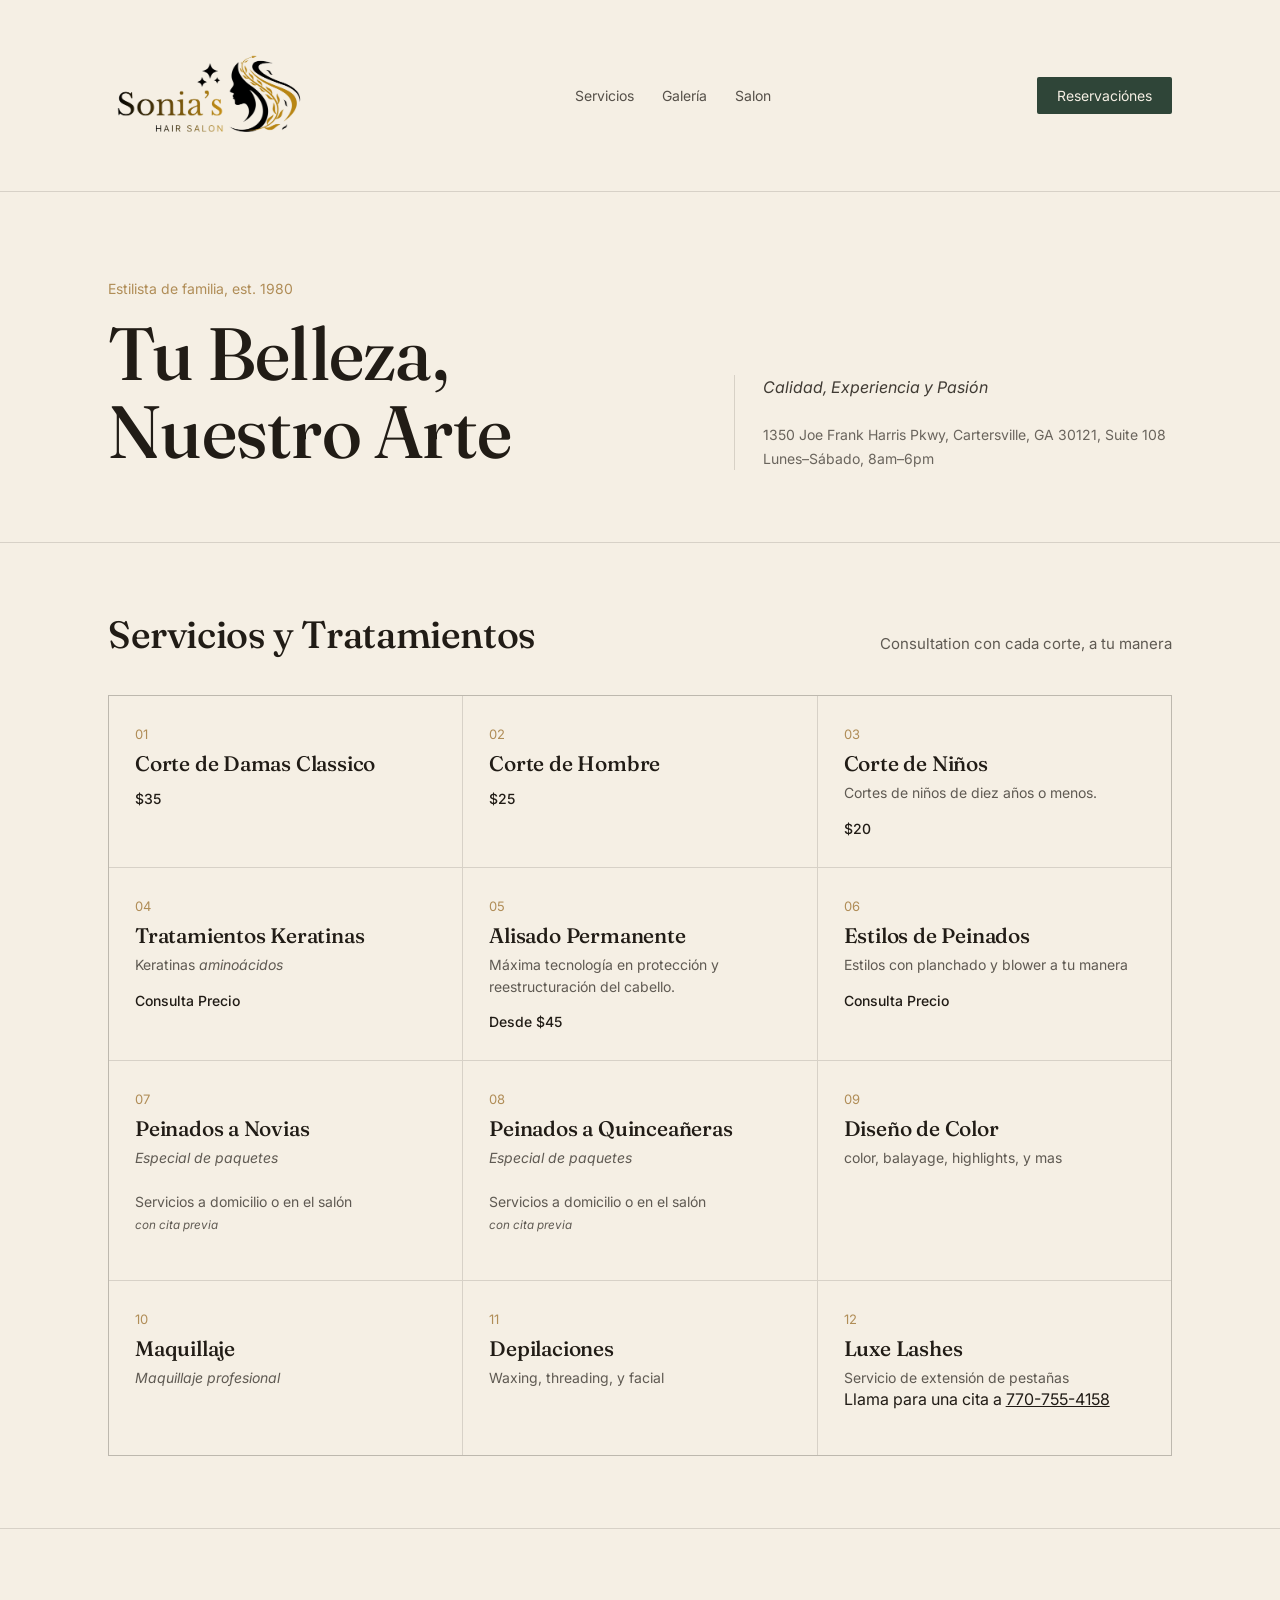
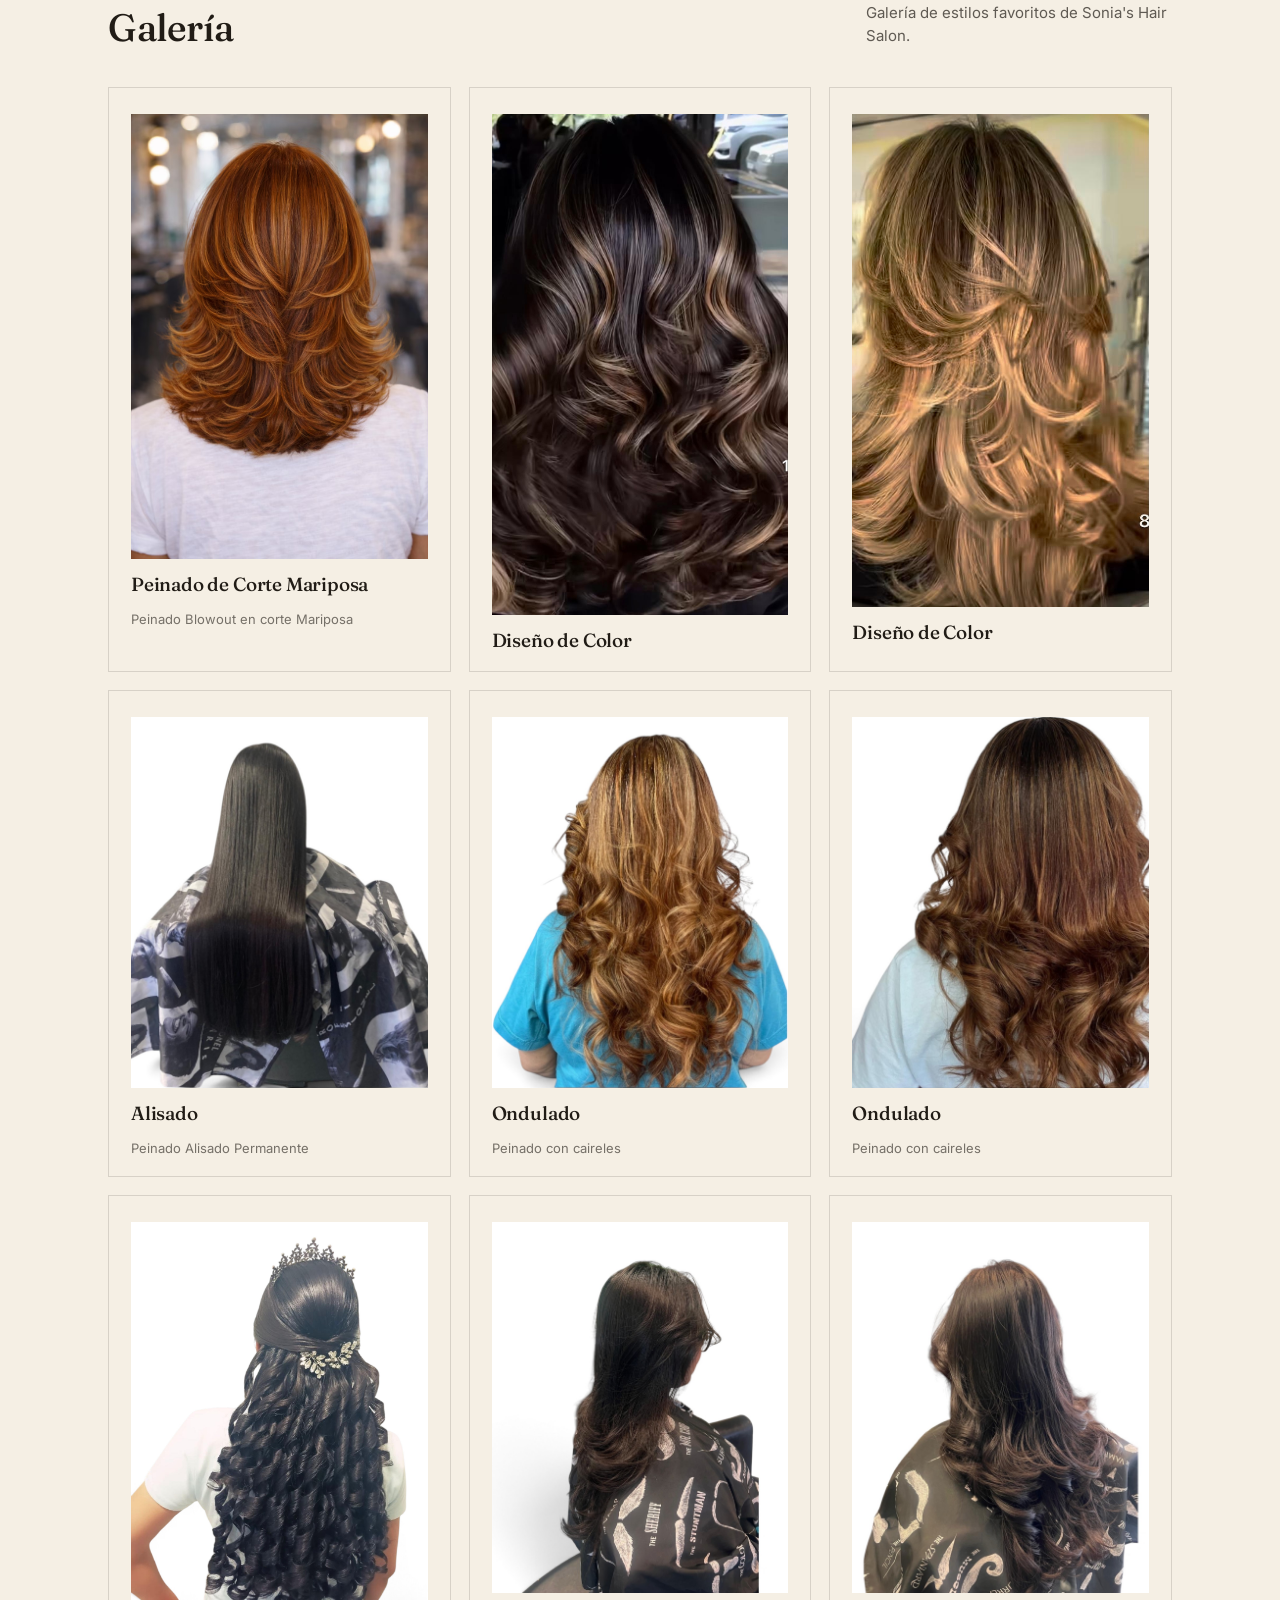
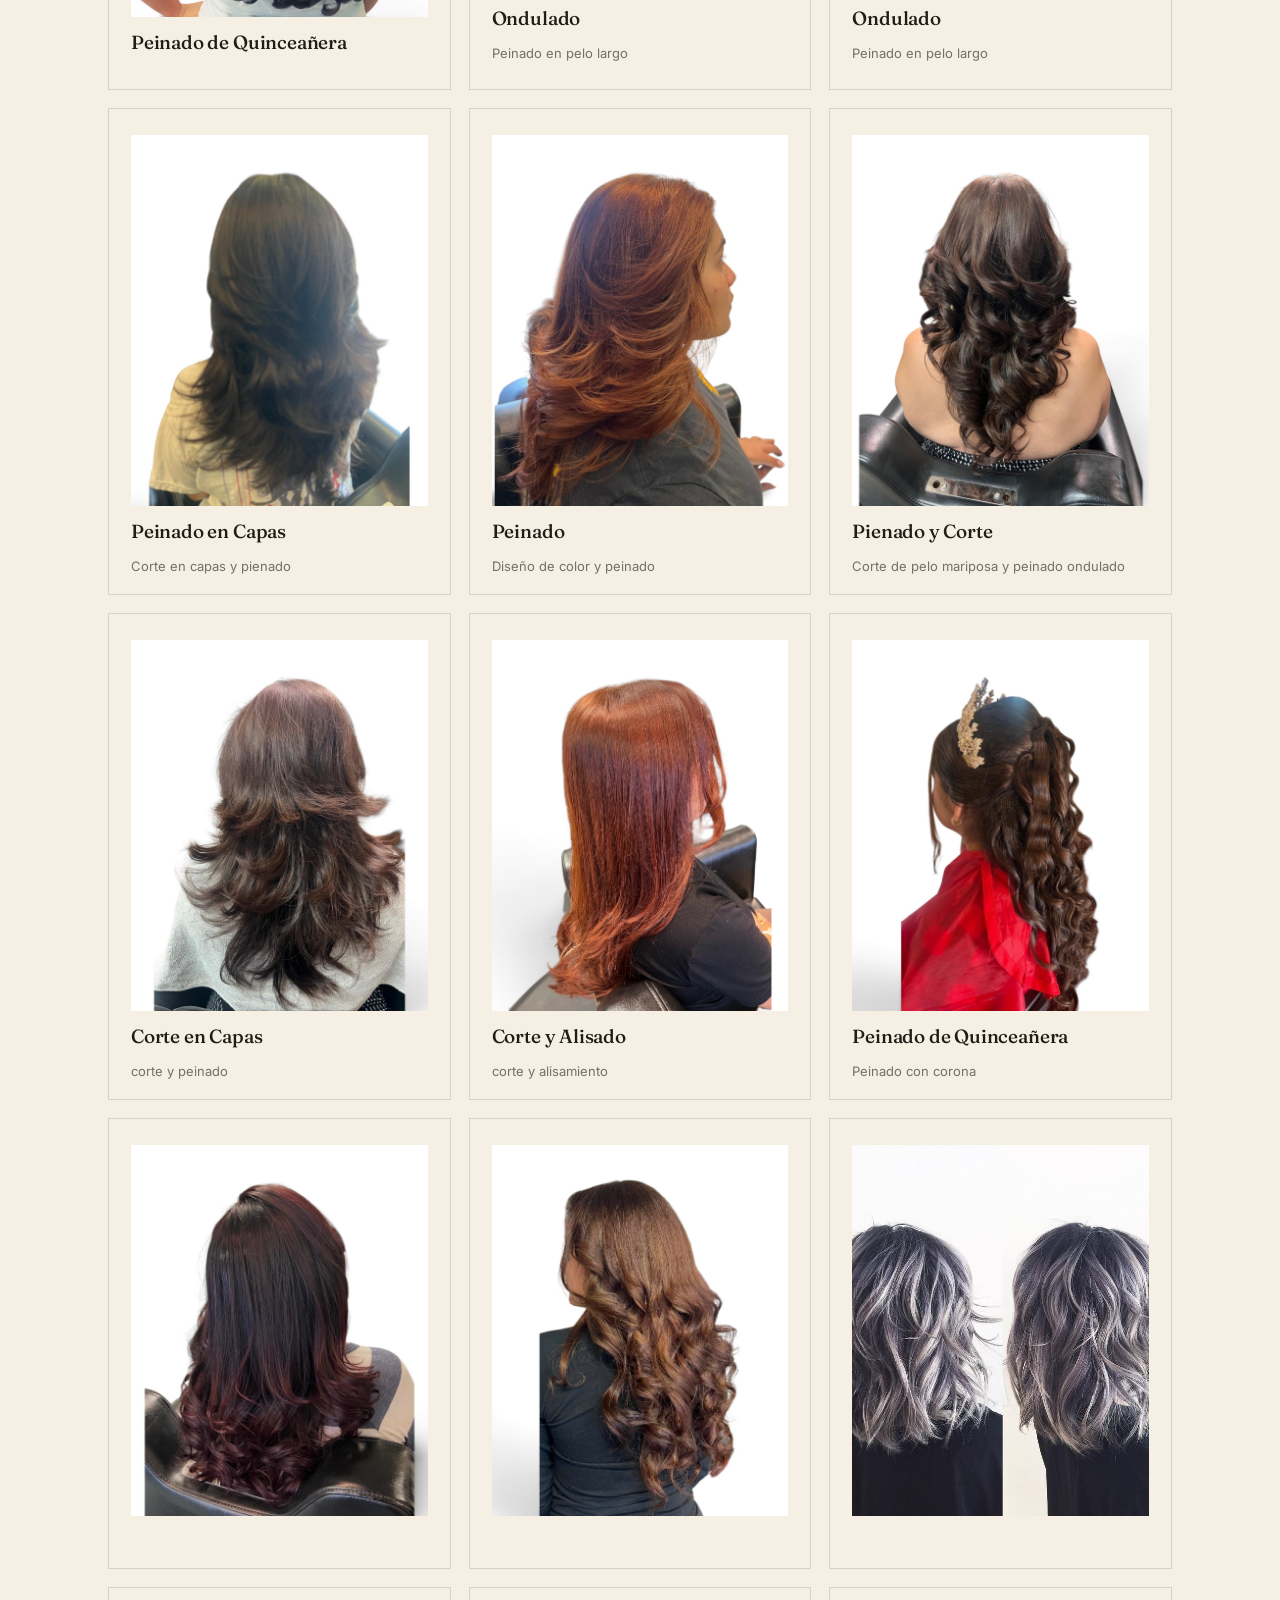
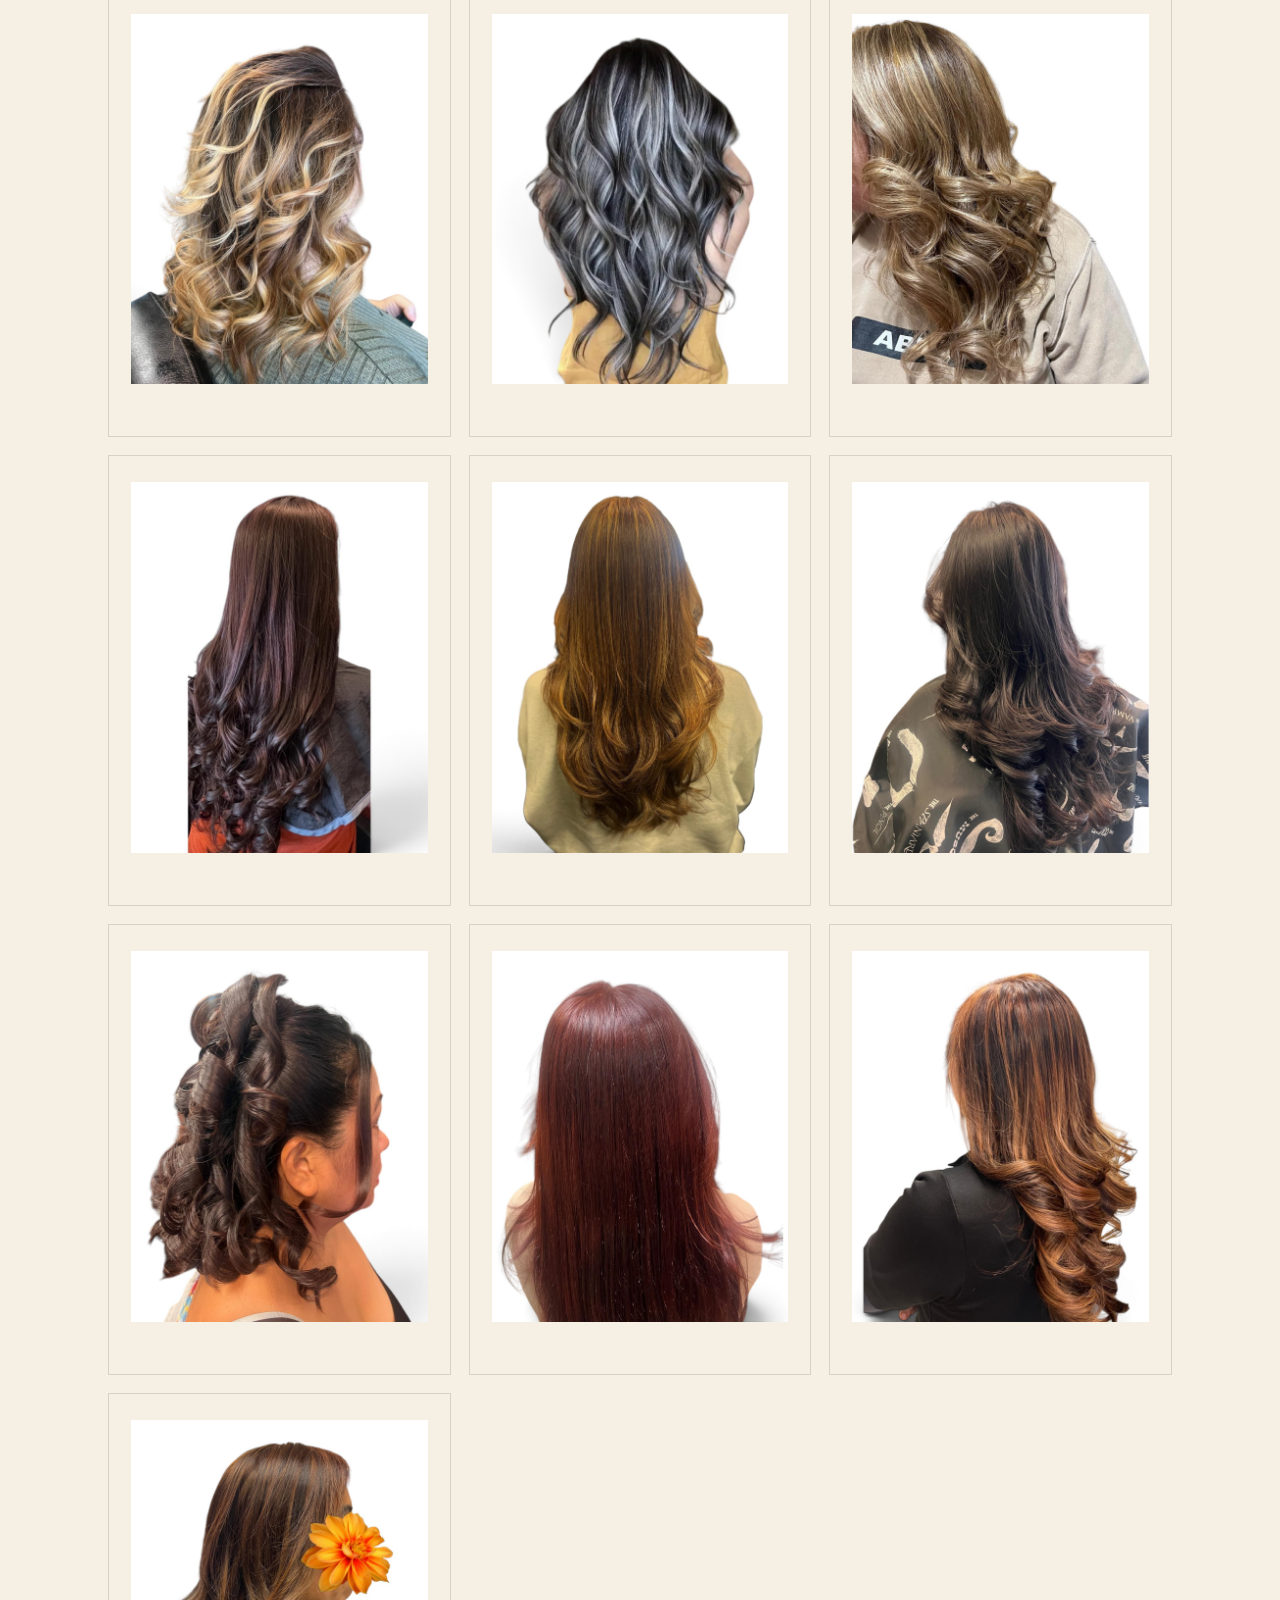
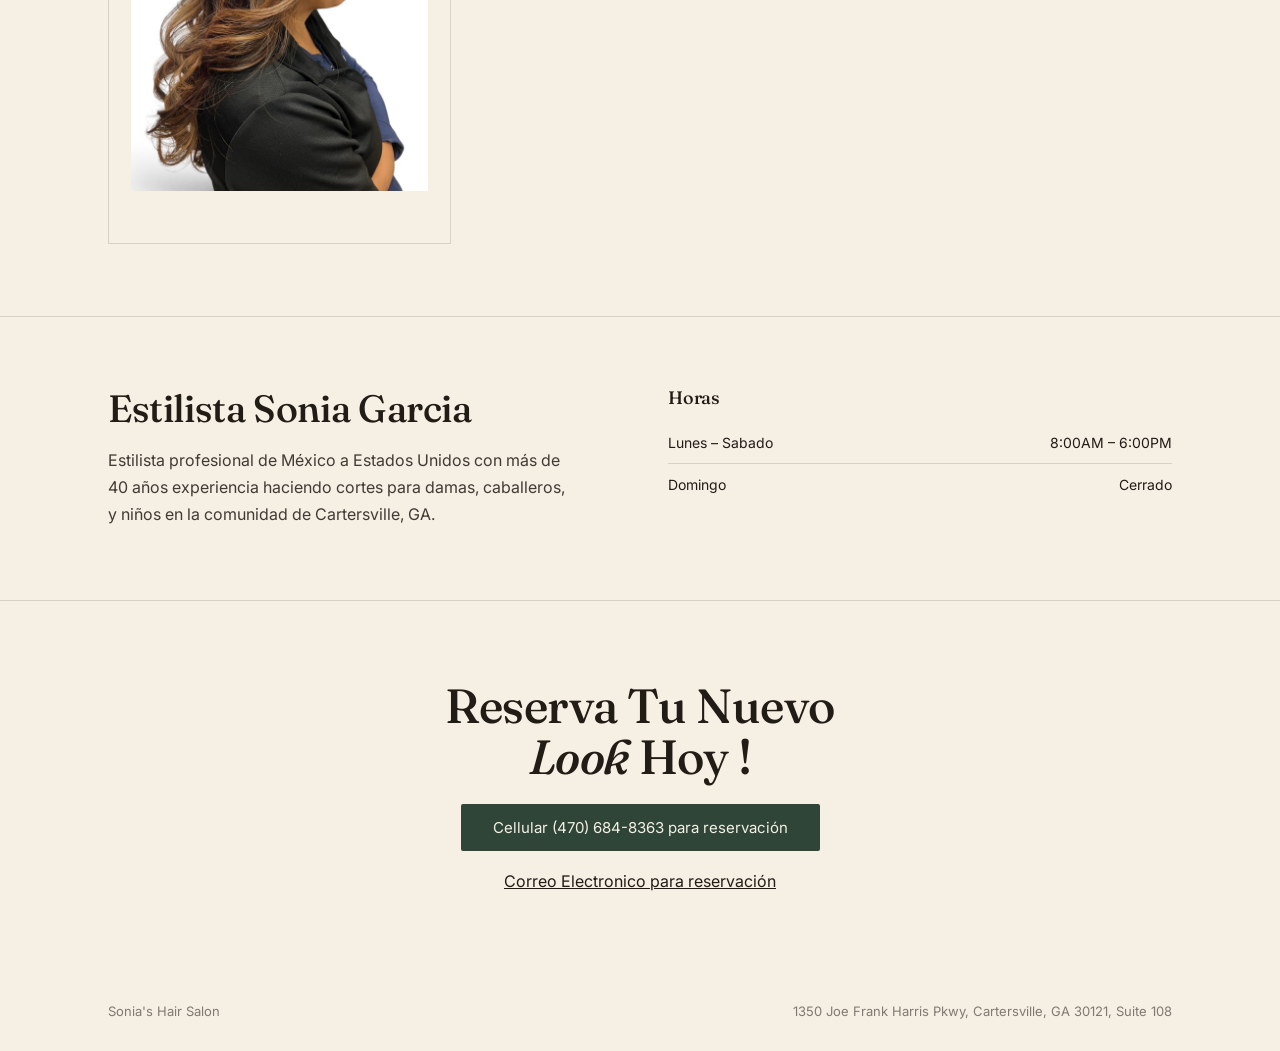
==== commit 1cdd9f5c: "Update index.html" ====
--- a/index.html
+++ b/index.html
@@ -19,10 +19,10 @@
       <div class="brand"><img src="./photos/sonia_logo_clear.png" height="10%" width="200px"></div>
       <div class="navlinks">
         <a href="#services">Servicios</a>
-        <a href="#gallery">Galleria</a>
+        <a href="#gallery">Galería</a>
         <a href="#studio">Salon</a>
       </div>
-      <a class="book-btn" href="#cta">Reservaciones</a>
+      <a class="book-btn" href="#cta">Reservaciónes</a>
     </div>
   </nav>
 
@@ -137,7 +137,7 @@
   <section class="section" id="gallery">
     <div class="wrap">
       <div class="section-head">
-        <h2>Galleria</h2>
+        <h2>Galería</h2>
         <p>Galería de estilos favoritos de Sonia's Hair Salon.</p>
       </div>
       <div class="gallery">
@@ -367,8 +367,8 @@
     <div class="wrap about-grid">
       <div>
         <h2 style="font-size:clamp(28px,4vw,38px); margin-bottom:18px;"> Estilista Sonia Garcia</h2>
-        <p> Estilista professional de México a Estados Unidos con mas de 40 años experiencia haciendo cortes para damas,
-          caballeros, y niños en la communidad de Cartersville, GA. </p>
+        <p> Estilista profesional de México a Estados Unidos con más de 40 años experiencia haciendo cortes para damas,
+          caballeros, y niños en la comunidad de Cartersville, GA. </p>
       </div>
       <div>
         <h3 style="font-size:18px; font-weight:500; margin-bottom:14px;">Horas</h3>
@@ -381,10 +381,10 @@
   <section class="cta" id="cta">
     <div class="wrap">
       <h2>Reserva Tu Nuevo <em>Look</em> Hoy !</h2>
-      <a class="book-btn" href="tel:+14706848363">Cellular (470) 684-8363 para reservacion</a>
+      <a class="book-btn" href="tel:+14706848363">Cellular (470) 684-8363 para reservación</a>
       <br><br>
       <a href="mailto: soniagarcia0803@icloud.com">
-        Correo Electronico para reservacion
+        Correo Electronico para reservación
       </a>
     </div>
   </section>
